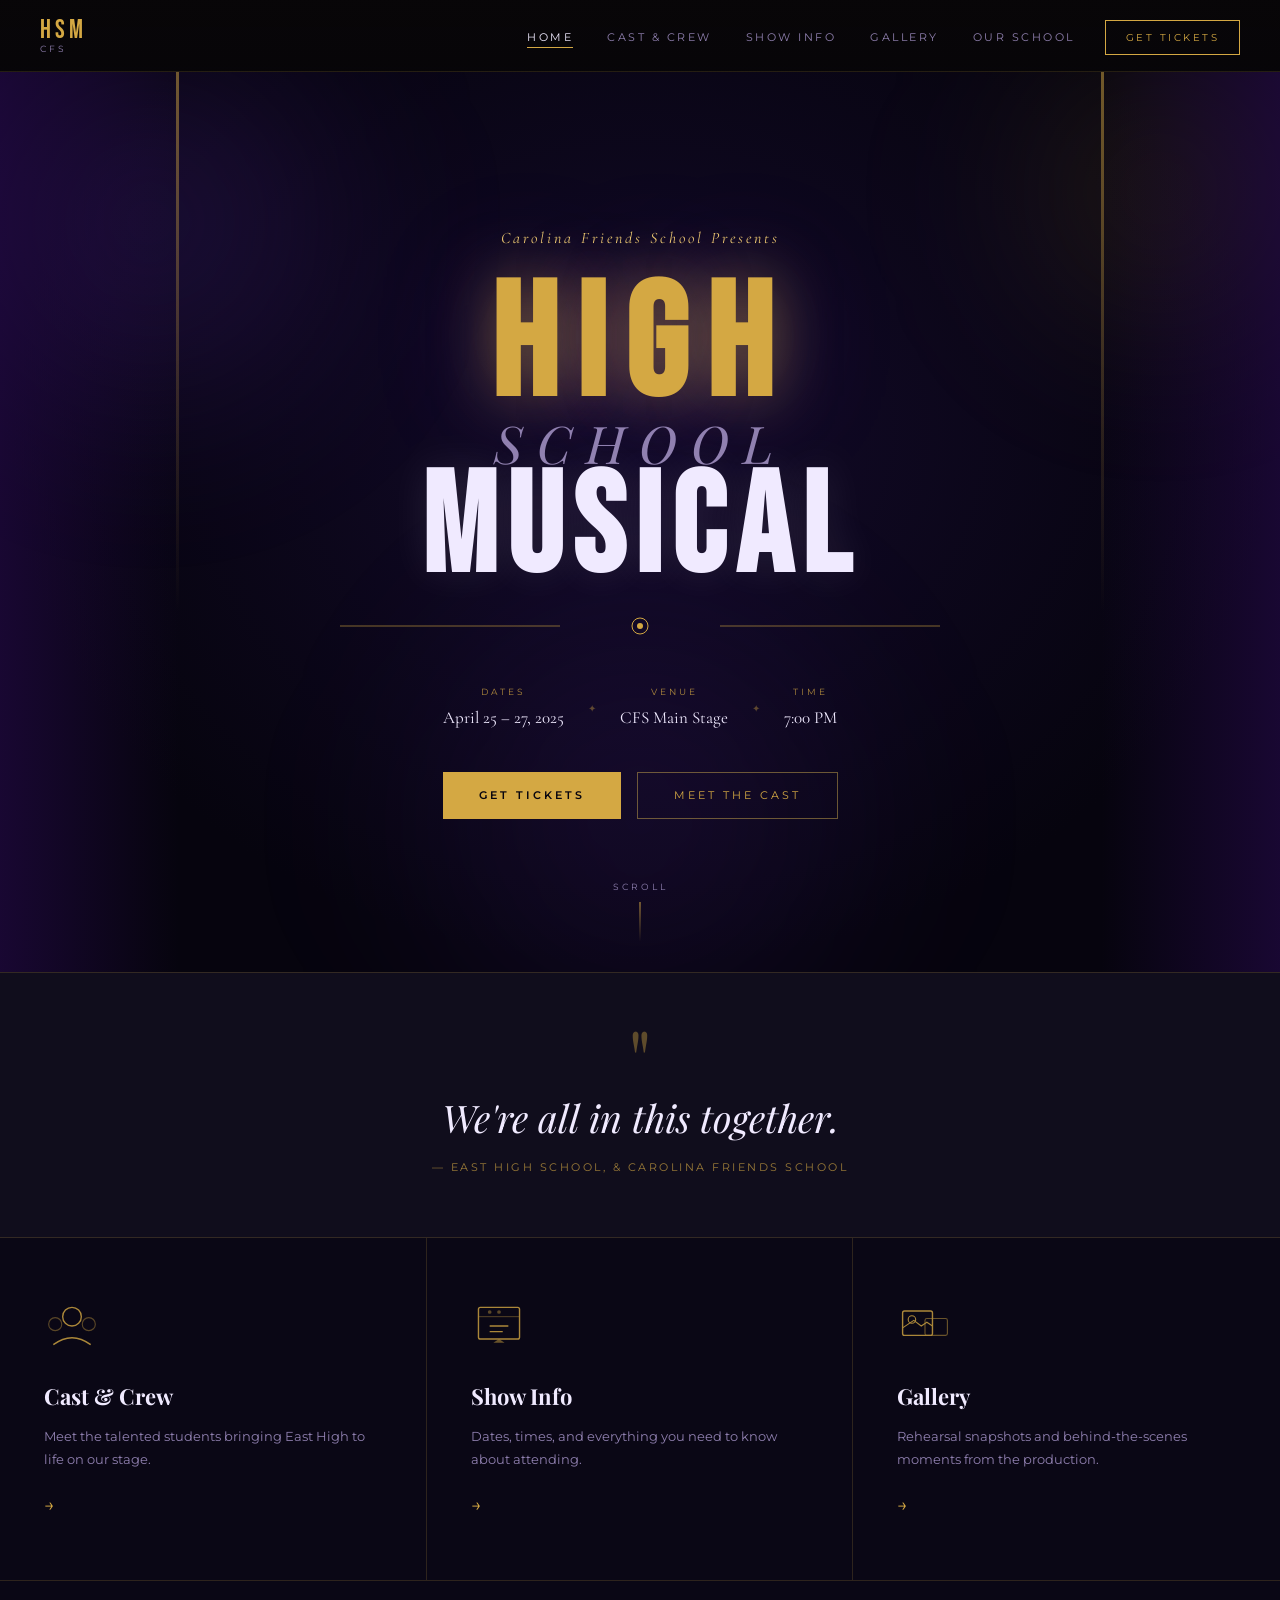
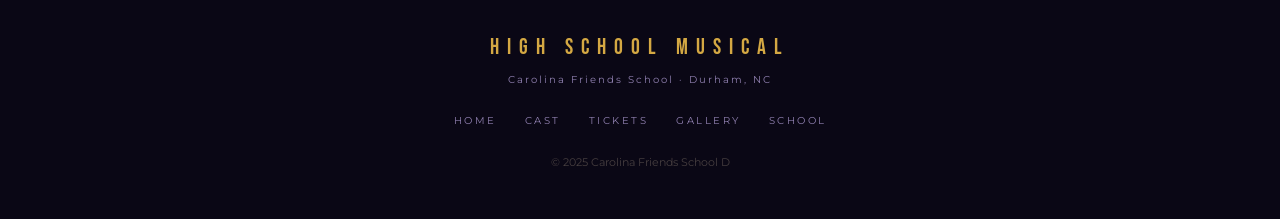
==== index.html @ 2347e184 "Add JavaScript functionality for SPA navigation, star animations, ticket form handling, and toast no" ====
<!DOCTYPE html>
<html lang="en">
<head>
  <meta charset="UTF-8" />
  <meta name="viewport" content="width=device-width, initial-scale=1.0" />
  <title>High School Musical — Carolina Friends School</title>
  <link rel="stylesheet" href="styles.css" />
  <link href="https://fonts.googleapis.com/css2?family=Playfair+Display:ital,wght@0,400;0,700;0,900;1,400;1,700&family=Cormorant+Garamond:ital,wght@0,300;0,400;0,600;1,300;1,400&family=Bebas+Neue&family=Montserrat:wght@300;400;500;600&display=swap" rel="stylesheet" />
</head>
<body>

  <!-- NAV -->
  <nav class="nav" id="nav">
    <div class="nav-logo">
      <span class="nav-logo-main">HSM</span>
      <span class="nav-logo-sub">CFS</span>
    </div>
    <button class="nav-hamburger" id="hamburger" aria-label="Menu">
      <span></span><span></span><span></span>
    </button>
    <ul class="nav-links" id="navLinks">
      <li><a href="#home" class="nav-link active" data-page="home">Home</a></li>
      <li><a href="#cast" class="nav-link" data-page="cast">Cast & Crew</a></li>
      <li><a href="#show" class="nav-link" data-page="show">Show Info</a></li>
      <li><a href="#gallery" class="nav-link" data-page="gallery">Gallery</a></li>
      <li><a href="#school" class="nav-link" data-page="school">Our School</a></li>
      <li><a href="#show" class="nav-cta">Get Tickets</a></li>
    </ul>
  </nav>

  <!-- ========== PAGE: HOME ========== -->
  <section class="page active" id="home">
    <div class="hero">
      <div class="hero-bg">
        <div class="spotlight spotlight-1"></div>
        <div class="spotlight spotlight-2"></div>
        <div class="spotlight spotlight-3"></div>
        <div class="stars" id="stars"></div>
        <div class="curtain curtain-left"></div>
        <div class="curtain curtain-right"></div>
      </div>

      <div class="hero-content">
        <p class="hero-presents">Carolina Friends School Presents</p>
        <div class="hero-title-wrap">
          <h1 class="hero-title">
            <span class="hero-title-high">HIGH</span>
            <span class="hero-title-school">SCHOOL</span>
            <span class="hero-title-musical">MUSICAL</span>
          </h1>
          <div class="hero-title-deco">
            <svg viewBox="0 0 600 30" xmlns="http://www.w3.org/2000/svg">
              <line x1="0" y1="15" x2="220" y2="15" stroke="#d4a843" stroke-width="1" opacity="0.6"/>
              <circle cx="300" cy="15" r="8" fill="none" stroke="#d4a843" stroke-width="1"/>
              <circle cx="300" cy="15" r="3" fill="#d4a843"/>
              <line x1="380" y1="15" x2="600" y2="15" stroke="#d4a843" stroke-width="1" opacity="0.6"/>
            </svg>
          </div>
        </div>

        <div class="hero-details">
          <div class="hero-detail">
            <span class="detail-label">Dates</span>
            <span class="detail-value">April 25 – 27, 2025</span>
          </div>
          <div class="hero-divider">✦</div>
          <div class="hero-detail">
            <span class="detail-label">Venue</span>
            <span class="detail-value">CFS Main Stage</span>
          </div>
          <div class="hero-divider">✦</div>
          <div class="hero-detail">
            <span class="detail-label">Time</span>
            <span class="detail-value">7:00 PM</span>
          </div>
        </div>

        <div class="hero-actions">
          <a href="#show" class="btn-primary" onclick="navigate('show')">Get Tickets</a>
          <a href="#cast" class="btn-secondary" onclick="navigate('cast')">Meet the Cast</a>
        </div>
      </div>

      <div class="hero-scroll">
        <span>Scroll</span>
        <div class="scroll-line"></div>
      </div>
    </div>

    <!-- Quote / Tagline -->
    <div class="home-quote">
      <div class="home-quote-inner">
        <p class="quote-mark">"</p>
        <p class="quote-text">We're all in this together.</p>
        <p class="quote-attr">— East High School, & Carolina Friends School</p>
      </div>
    </div>

    <!-- Feature tiles -->
    <div class="home-features">
      <div class="feature-tile" onclick="navigate('cast')">
        <div class="tile-icon">
          <svg viewBox="0 0 60 60" xmlns="http://www.w3.org/2000/svg">
            <circle cx="30" cy="20" r="10" fill="none" stroke="currentColor" stroke-width="1.5"/>
            <path d="M10 50 Q30 35 50 50" fill="none" stroke="currentColor" stroke-width="1.5"/>
            <circle cx="12" cy="28" r="7" fill="none" stroke="currentColor" stroke-width="1.2" opacity="0.5"/>
            <circle cx="48" cy="28" r="7" fill="none" stroke="currentColor" stroke-width="1.2" opacity="0.5"/>
          </svg>
        </div>
        <h3>Cast & Crew</h3>
        <p>Meet the talented students bringing East High to life on our stage.</p>
        <span class="tile-arrow">→</span>
      </div>
      <div class="feature-tile" onclick="navigate('show')">
        <div class="tile-icon">
          <svg viewBox="0 0 60 60" xmlns="http://www.w3.org/2000/svg">
            <rect x="8" y="10" width="44" height="34" rx="2" fill="none" stroke="currentColor" stroke-width="1.5"/>
            <path d="M8 20 L52 20" stroke="currentColor" stroke-width="1" opacity="0.5"/>
            <circle cx="20" cy="15" r="2" fill="currentColor" opacity="0.5"/>
            <circle cx="30" cy="15" r="2" fill="currentColor" opacity="0.5"/>
            <path d="M20 30 L40 30 M20 36 L34 36" stroke="currentColor" stroke-width="1.5"/>
            <path d="M24 48 L36 48 L30 44 Z" fill="currentColor" opacity="0.6"/>
          </svg>
        </div>
        <h3>Show Info</h3>
        <p>Dates, times, and everything you need to know about attending.</p>
        <span class="tile-arrow">→</span>
      </div>
      <div class="feature-tile" onclick="navigate('gallery')">
        <div class="tile-icon">
          <svg viewBox="0 0 60 60" xmlns="http://www.w3.org/2000/svg">
            <rect x="6" y="14" width="32" height="26" rx="2" fill="none" stroke="currentColor" stroke-width="1.5"/>
            <circle cx="16" cy="23" r="4" fill="none" stroke="currentColor" stroke-width="1.2"/>
            <path d="M6 32 L18 24 L26 30 L32 26 L38 30" fill="none" stroke="currentColor" stroke-width="1.2"/>
            <rect x="30" y="22" width="24" height="18" rx="2" fill="none" stroke="currentColor" stroke-width="1.2" opacity="0.6"/>
          </svg>
        </div>
        <h3>Gallery</h3>
        <p>Rehearsal snapshots and behind-the-scenes moments from the production.</p>
        <span class="tile-arrow">→</span>
      </div>
    </div>
  </section>

  <!-- ========== PAGE: CAST & CREW ========== -->
  <section class="page" id="cast">
    <div class="page-hero cast-hero">
      <div class="page-hero-bg"></div>
      <div class="page-hero-content">
        <p class="page-eyebrow">The Players</p>
        <h2 class="page-title">Cast & Crew</h2>
        <div class="page-title-deco"></div>
      </div>
    </div>

    <div class="cast-section">
      <h3 class="section-label">Principal Cast</h3>
      <div class="cast-grid">
        <div class="cast-card">
          <div class="cast-avatar" style="--hue:220">
            <svg viewBox="0 0 80 80" xmlns="http://www.w3.org/2000/svg">
              <circle cx="40" cy="28" r="16" fill="rgba(255,255,255,0.15)"/>
              <path d="M12 72 Q40 52 68 72" fill="rgba(255,255,255,0.12)"/>
              <text x="40" y="34" text-anchor="middle" fill="rgba(255,255,255,0.9)" font-size="18" font-family="Playfair Display">T</text>
            </svg>
          </div>
          <div class="cast-info">
            <h4 class="cast-name">Troy Bolton</h4>
            <p class="cast-actor">Played by Alex Rivera</p>
            <p class="cast-desc">The star athlete with a secret passion for singing who discovers his true calling.</p>
          </div>
          <div class="cast-role-tag">Lead</div>
        </div>

        <div class="cast-card">
          <div class="cast-avatar" style="--hue:340">
            <svg viewBox="0 0 80 80" xmlns="http://www.w3.org/2000/svg">
              <circle cx="40" cy="28" r="16" fill="rgba(255,255,255,0.15)"/>
              <path d="M12 72 Q40 52 68 72" fill="rgba(255,255,255,0.12)"/>
              <text x="40" y="34" text-anchor="middle" fill="rgba(255,255,255,0.9)" font-size="18" font-family="Playfair Display">G</text>
            </svg>
          </div>
          <div class="cast-info">
            <h4 class="cast-name">Gabriella Montez</h4>
            <p class="cast-actor">Played by Sofia Chen</p>
            <p class="cast-desc">The brilliant new girl whose voice and heart captivate an entire school.</p>
          </div>
          <div class="cast-role-tag">Lead</div>
        </div>

        <div class="cast-card">
          <div class="cast-avatar" style="--hue:45">
            <svg viewBox="0 0 80 80" xmlns="http://www.w3.org/2000/svg">
              <circle cx="40" cy="28" r="16" fill="rgba(255,255,255,0.15)"/>
              <path d="M12 72 Q40 52 68 72" fill="rgba(255,255,255,0.12)"/>
              <text x="40" y="34" text-anchor="middle" fill="rgba(255,255,255,0.9)" font-size="18" font-family="Playfair Display">S</text>
            </svg>
          </div>
          <div class="cast-info">
            <h4 class="cast-name">Sharpay Evans</h4>
            <p class="cast-actor">Played by Sasha Marks</p>
            <p class="cast-desc">The drama queen who will stop at nothing to claim the spotlight as her own.</p>
          </div>
          <div class="cast-role-tag">Supporting</div>
        </div>

        <div class="cast-card">
          <div class="cast-avatar" style="--hue:160">
            <svg viewBox="0 0 80 80" xmlns="http://www.w3.org/2000/svg">
              <circle cx="40" cy="28" r="16" fill="rgba(255,255,255,0.15)"/>
              <path d="M12 72 Q40 52 68 72" fill="rgba(255,255,255,0.12)"/>
              <text x="40" y="34" text-anchor="middle" fill="rgba(255,255,255,0.9)" font-size="18" font-family="Playfair Display">R</text>
            </svg>
          </div>
          <div class="cast-info">
            <h4 class="cast-name">Ryan Evans</h4>
            <p class="cast-actor">Played by Kalindi Hess</p>
            <p class="cast-desc">Sharpay's twin and choreographer extraordinaire with hidden depths.</p>
          </div>
          <div class="cast-role-tag">Supporting</div>
        </div>

        <div class="cast-card">
          <div class="cast-avatar" style="--hue:280">
            <svg viewBox="0 0 80 80" xmlns="http://www.w3.org/2000/svg">
              <circle cx="40" cy="28" r="16" fill="rgba(255,255,255,0.15)"/>
              <path d="M12 72 Q40 52 68 72" fill="rgba(255,255,255,0.12)"/>
              <text x="40" y="34" text-anchor="middle" fill="rgba(255,255,255,0.9)" font-size="18" font-family="Playfair Display">Z</text>
            </svg>
          </div>
          <div class="cast-info">
            <h4 class="cast-name">Zeke Baylor</h4>
            <p class="cast-actor">Played by Alula</p>
            <p class="cast-desc">Troy's best friend on the team whose passion for baking surprises everyone.</p>
          </div>
          <div class="cast-role-tag">Ensemble</div>
        </div>

        <div class="cast-card">
          <div class="cast-avatar" style="--hue:10">
            <svg viewBox="0 0 80 80" xmlns="http://www.w3.org/2000/svg">
              <circle cx="40" cy="28" r="16" fill="rgba(255,255,255,0.15)"/>
              <path d="M12 72 Q40 52 68 72" fill="rgba(255,255,255,0.12)"/>
              <text x="40" y="34" text-anchor="middle" fill="rgba(255,255,255,0.9)" font-size="18" font-family="Playfair Display">T</text>
            </svg>
          </div>
          <div class="cast-info">
            <h4 class="cast-name">Taylor McKessie</h4>
            <p class="cast-actor">Played by Celia</p>
            <p class="cast-desc">The academic team captain who warms up to the idea of breaking the status quo.</p>
          </div>
          <div class="cast-role-tag">Supporting</div>
        </div>
      </div>
    </div>

    <div class="crew-section">
      <h3 class="section-label">Production Team</h3>
      <div class="crew-grid">
        <div class="crew-item">
          <span class="crew-role">Director</span>
          <span class="crew-name">Brittni Addison</span>
        </div>
        <div class="crew-item">
          <span class="crew-role">Musical Director</span>
          <span class="crew-name">Carter Hodge</span>
        </div>
        <div class="crew-item">
          <span class="crew-role">Choreographer</span>
          <span class="crew-name">Teagan & Katie</span>
        </div>
        <div class="crew-item">
          <span class="crew-role">Stage Manager</span>
          <span class="crew-name">Clayton Rasch</span>
        </div>
        <div class="crew-item">
          <span class="crew-role">Set Design</span>
          <span class="crew-name">CFS Stagecraft Class</span>
        </div>
        <div class="crew-item">
          <span class="crew-role">Costumes</span>
          <span class="crew-name">Gillian</span>
        </div>
        <div class="crew-item">
          <span class="crew-role">Lighting</span>
          <span class="crew-name">Kaitlin Rider</span>
        </div>
        <div class="crew-item">
          <span class="crew-role">Sound</span>
          <span class="crew-name">Joss</span>
        </div>
      </div>
    </div>
  </section>

  <!-- ========== PAGE: SHOW INFO ========== -->
  <section class="page" id="show">
    <div class="page-hero show-hero">
      <div class="page-hero-bg"></div>
      <div class="page-hero-content">
        <p class="page-eyebrow">Join Us</p>
        <h2 class="page-title">Show Info & Tickets</h2>
        <div class="page-title-deco"></div>
      </div>
    </div>

    <div class="show-content">
      <div class="show-left">
        <div class="show-dates-card">
          <h3>Performance Dates</h3>
          <div class="date-list">
            <div class="date-item">
              <div class="date-box">
                <span class="date-month">APR</span>
                <span class="date-num">17</span>
                <span class="date-day">Friday</span>
              </div>
              <div class="date-details">
                <p class="date-time">7:00 PM</p>
                <p class="date-note">Opening Night ✦ Limited seats</p>
              </div>
            </div>
            <div class="date-item">
              <div class="date-box">
                <span class="date-month">APR</span>
                <span class="date-num">18</span>
                <span class="date-day">Saturday</span>
              </div>
              <div class="date-details">
                <p class="date-time">2:00 PM & 7:00 PM</p>
                <p class="date-note">Matinée + Closing</p>
              </div>
            </div>
          </div>
        </div>

        <div class="venue-card">
          <h3>Venue</h3>
          <div class="venue-info">
            <div class="venue-icon">
              <svg viewBox="0 0 40 40" xmlns="http://www.w3.org/2000/svg">
                <path d="M20 4 C13 4 8 9 8 16 C8 26 20 36 20 36 C20 36 32 26 32 16 C32 9 27 4 20 4Z" fill="none" stroke="#7c3aed" stroke-width="1.5"/>
                <circle cx="20" cy="16" r="4" fill="none" stroke="#7c3aed" stroke-width="1.5"/>
              </svg>
            </div>
            <div>
              <p class="venue-name">CFS PAC</p>
              <p class="venue-addr">4809 Friends School Rd<br/>Durham, NC 27705</p>
            </div>
          </div>
          <div class="venue-notes">
            <p>🅿️ Plenty of parking in the main lot</p>
            <p>♿ Fully accessible venue</p>
            <p>🚫 No flash photography during performance</p>
          </div>
        </div>
      </div>

                </select>
              </div>
            </div>
            <button class="btn-ticket">RSVP</button>
            <p class="ticket-note">Questions? Email us at <a href="/cdn-cgi/l/email-protection" class="__cf_email__" data-cfemail="365244575b5776555045585518594451">[email&#160;protected]</a></p>
          </div>
          <div class="ticket-tear"></div>
        </div>
      </div>
    </div>
  </section>

  <!-- ========== PAGE: GALLERY ========== -->
  <section class="page" id="gallery">
    <div class="page-hero gallery-hero">
      <div class="page-hero-bg"></div>
      <div class="page-hero-content">
        <p class="page-eyebrow">Behind the Curtain</p>
        <h2 class="page-title">Gallery</h2>
        <div class="page-title-deco"></div>
      </div>
    </div>

    <div class="gallery-intro">
      <p>A glimpse into the weeks of rehearsals, set-building, and laughter that brought East High to Carolina Friends School.</p>
    </div>

    <div class="gallery-grid">
      <div class="gallery-item tall" style="--accent:#d4a843">
        <div class="gallery-img">
          <svg viewBox="0 0 400 560" xmlns="http://www.w3.org/2000/svg">
            <rect width="400" height="560" fill="#08041a"/>
            <circle cx="200" cy="180" r="120" fill="rgba(124,58,237,0.08)"/>
            <ellipse cx="200" cy="420" rx="160" ry="40" fill="rgba(212,168,67,0.05)"/>
            <path d="M60 0 L40 80 L80 80 Z" fill="rgba(212,168,67,0.3)"/>
            <path d="M340 0 L320 80 L360 80 Z" fill="rgba(212,168,67,0.3)"/>
            <circle cx="160" cy="280" r="20" fill="rgba(255,255,255,0.15)"/>
            <path d="M140 300 Q160 380 180 400" fill="none" stroke="rgba(255,255,255,0.15)" stroke-width="30" stroke-linecap="round"/>
            <circle cx="240" cy="280" r="20" fill="rgba(255,255,255,0.15)"/>
            <path d="M220 300 Q240 380 260 400" fill="none" stroke="rgba(255,255,255,0.15)" stroke-width="30" stroke-linecap="round"/>
            <text x="120" y="240" fill="rgba(212,168,67,0.7)" font-size="28">♪</text>
            <text x="260" y="220" fill="rgba(124,58,237,0.6)" font-size="20">♫</text>
          </svg>
        </div>
        <div class="gallery-caption">Opening Night Rehearsal</div>
      </div>

      <div class="gallery-item" style="--accent:#7c3aed">
        <div class="gallery-img">
          <svg viewBox="0 0 400 280" xmlns="http://www.w3.org/2000/svg">
            <rect width="400" height="280" fill="#0a0418"/>
            <rect x="0" y="200" width="400" height="80" fill="rgba(124,58,237,0.1)"/>
            <line x1="0" y1="200" x2="400" y2="200" stroke="rgba(124,58,237,0.4)" stroke-width="1"/>
            <line x1="0" y1="220" x2="400" y2="220" stroke="rgba(124,58,237,0.2)" stroke-width="1"/>
            <rect x="50" y="50" width="300" height="140" rx="4" fill="rgba(124,58,237,0.07)" stroke="rgba(124,58,237,0.3)" stroke-width="1"/>
            <text x="200" y="130" text-anchor="middle" fill="rgba(212,168,67,0.7)" font-size="40" font-family="Bebas Neue">EAST HIGH</text>
            <text x="200" y="155" text-anchor="middle" fill="rgba(124,58,237,0.5)" font-size="14">WILDCATS</text>
          </svg>
        </div>
        <div class="gallery-caption">Set Construction — East High Gym</div>
      </div>

      <div class="gallery-item" style="--accent:#a855f7">
        <div class="gallery-img">
          <svg viewBox="0 0 400 280" xmlns="http://www.w3.org/2000/svg">
            <rect width="400" height="280" fill="#0c0418"/>
            <line x1="60" y1="80" x2="340" y2="80" stroke="rgba(168,85,247,0.4)" stroke-width="3"/>
            <g opacity="0.7">
              <path d="M100 80 L100 160 Q90 190 80 200 L120 200 Q110 190 100 160" fill="rgba(168,85,247,0.3)" stroke="rgba(168,85,247,0.5)" stroke-width="1"/>
              <path d="M160 80 L160 160 Q145 195 130 210 L190 210 Q175 195 160 160" fill="rgba(212,168,67,0.3)" stroke="rgba(212,168,67,0.5)" stroke-width="1"/>
              <path d="M220 80 L220 160 Q205 195 190 210 L250 210 Q235 195 220 160" fill="rgba(124,58,237,0.3)" stroke="rgba(124,58,237,0.5)" stroke-width="1"/>
              <path d="M280 80 L280 160 Q265 190 255 200 L305 200 Q295 190 280 160" fill="rgba(168,85,247,0.2)" stroke="rgba(168,85,247,0.4)" stroke-width="1"/>
            </g>
            <text x="200" y="250" text-anchor="middle" fill="rgba(168,85,247,0.5)" font-size="12" font-family="Montserrat">WARDROBE DEPT.</text>
          </svg>
        </div>
        <div class="gallery-caption">Costume Fitting Day</div>
      </div>

      <div class="gallery-item wide" style="--accent:#d4a843">
        <div class="gallery-img">
          <svg viewBox="0 0 760 280" xmlns="http://www.w3.org/2000/svg">
            <rect width="760" height="280" fill="#06040e"/>
            <rect x="0" y="180" width="760" height="100" fill="rgba(212,168,67,0.04)"/>
            <path d="M100 0 L20 180 L180 180 Z" fill="rgba(124,58,237,0.08)"/>
            <path d="M380 0 L300 180 L460 180 Z" fill="rgba(212,168,67,0.08)"/>
            <path d="M660 0 L580 180 L740 180 Z" fill="rgba(124,58,237,0.06)"/>
            <g fill="rgba(255,255,255,0.12)">
              <circle cx="160" cy="148" r="12"/><rect x="152" y="160" width="16" height="20" rx="2"/>
              <circle cx="220" cy="145" r="12"/><rect x="212" y="157" width="16" height="20" rx="2"/>
              <circle cx="300" cy="150" r="14"/><rect x="290" y="164" width="20" height="22" rx="2"/>
              <circle cx="380" cy="142" r="14"/><rect x="370" y="156" width="20" height="22" rx="2"/>
              <circle cx="460" cy="148" r="12"/><rect x="452" y="160" width="16" height="20" rx="2"/>
              <circle cx="540" cy="145" r="12"/><rect x="532" y="157" width="16" height="20" rx="2"/>
              <circle cx="600" cy="150" r="12"/><rect x="592" y="162" width="16" height="20" rx="2"/>
            </g>
            <text x="380" y="260" text-anchor="middle" fill="rgba(212,168,67,0.35)" font-size="11" font-family="Montserrat" letter-spacing="3">FULL ENSEMBLE — WE'RE ALL IN THIS TOGETHER</text>
          </svg>
        </div>
        <div class="gallery-caption">Full Ensemble — "We're All In This Together"</div>
      </div>

      <div class="gallery-item" style="--accent:#7c3aed">
        <div class="gallery-img">
          <svg viewBox="0 0 400 280" xmlns="http://www.w3.org/2000/svg">
            <rect width="400" height="280" fill="#05020f"/>
            <rect x="60" y="160" width="280" height="80" rx="4" fill="rgba(124,58,237,0.1)" stroke="rgba(124,58,237,0.3)" stroke-width="1"/>
            <g fill="rgba(255,255,255,0.6)">
              <rect x="70" y="165" width="18" height="50" rx="2"/>
              <rect x="92" y="165" width="18" height="50" rx="2"/>
              <rect x="114" y="165" width="18" height="50" rx="2"/>
              <rect x="136" y="165" width="18" height="50" rx="2"/>
              <rect x="158" y="165" width="18" height="50" rx="2"/>
              <rect x="180" y="165" width="18" height="50" rx="2"/>
              <rect x="202" y="165" width="18" height="50" rx="2"/>
              <rect x="224" y="165" width="18" height="50" rx="2"/>
              <rect x="246" y="165" width="18" height="50" rx="2"/>
              <rect x="268" y="165" width="18" height="50" rx="2"/>
              <rect x="290" y="165" width="18" height="50" rx="2"/>
              <rect x="312" y="165" width="18" height="50" rx="2"/>
            </g>
            <g fill="rgba(0,0,0,0.8)">
              <rect x="83" y="165" width="12" height="32" rx="1"/>
              <rect x="127" y="165" width="12" height="32" rx="1"/>
              <rect x="193" y="165" width="12" height="32" rx="1"/>
              <rect x="215" y="165" width="12" height="32" rx="1"/>
              <rect x="237" y="165" width="12" height="32" rx="1"/>
            </g>
            <g stroke="rgba(212,168,67,0.35)" stroke-width="1">
              <line x1="80" y1="80" x2="320" y2="80"/>
              <line x1="80" y1="95" x2="320" y2="95"/>
              <line x1="80" y1="110" x2="320" y2="110"/>
              <line x1="80" y1="125" x2="320" y2="125"/>
              <line x1="80" y1="140" x2="320" y2="140"/>
            </g>
            <text x="100" y="77" fill="rgba(212,168,67,0.7)" font-size="22">𝄞</text>
            <g fill="rgba(124,58,237,0.6)">
              <circle cx="150" cy="107" r="5"/>
              <circle cx="175" cy="95" r="5"/>
              <circle cx="200" cy="110" r="5"/>
              <circle cx="225" cy="95" r="5"/>
              <circle cx="250" cy="80" r="5"/>
              <circle cx="275" cy="107" r="5"/>
            </g>
          </svg>
        </div>
        <div class="gallery-caption">Musical Direction — Band Rehearsal</div>
      </div>

      <div class="gallery-item" style="--accent:#d4a843">
        <div class="gallery-img">
          <svg viewBox="0 0 400 280" xmlns="http://www.w3.org/2000/svg">
            <rect width="400" height="280" fill="#080415"/>
            <path d="M200 0 L120 280 L280 280 Z" fill="rgba(212,168,67,0.06)"/>
            <circle cx="200" cy="120" r="60" fill="rgba(124,58,237,0.07)"/>
            <circle cx="200" cy="110" r="18" fill="rgba(255,255,255,0.18)"/>
            <path d="M178 128 Q200 200 222 128" fill="rgba(255,255,255,0.15)" stroke="rgba(255,255,255,0.15)" stroke-width="28" stroke-linecap="round"/>
            <rect x="196" y="145" width="8" height="30" rx="2" fill="rgba(212,168,67,0.6)"/>
            <ellipse cx="200" cy="145" rx="7" ry="10" fill="rgba(212,168,67,0.5)"/>
            <text x="80" y="60" fill="rgba(212,168,67,0.4)" font-size="16">✦</text>
            <text x="300" y="80" fill="rgba(124,58,237,0.4)" font-size="12">✦</text>
            <text x="140" y="200" fill="rgba(212,168,67,0.2)" font-size="20">✦</text>
          </svg>
        </div>
        <div class="gallery-caption">Solo Spotlight — "Start of Something New"</div>
      </div>
    </div>
  </section>

  <!-- ========== PAGE: SCHOOL ========== -->
  <section class="page" id="school">
    <div class="page-hero school-hero">
      <div class="page-hero-bg"></div>
      <div class="page-hero-content">
        <p class="page-eyebrow">Our Community</p>
        <h2 class="page-title">Carolina Friends School</h2>
        <div class="page-title-deco"></div>
      </div>
    </div>

    <div class="school-content">
      <div class="school-intro">
        <div class="school-intro-text">
          <h3>Where Every Voice Matters</h3>
          <p>Carolina Friends School is a Quaker independent school in Durham, NC, serving students from preschool through 12th grade. Grounded in the values of integrity, community, equality, and peace, CFS nurtures curious minds and generous spirits.</p>
          <p>Our arts program is central to our mission — giving every student a stage, a voice, and a community that cheers them on. The annual musical production is a beloved tradition that unites the entire CFS family.</p>
        </div>
        <div class="school-emblem">
          <svg viewBox="0 0 200 200" xmlns="http://www.w3.org/2000/svg">
            <!-- Shield shape -->
            <path d="M100 20 L170 50 L170 120 Q170 170 100 185 Q30 170 30 120 L30 50 Z" fill="none" stroke="#d4a843" stroke-width="1.5" opacity="0.6"/>
            <!-- Inner shield -->
            <path d="M100 35 L155 60 L155 115 Q155 155 100 168 Q45 155 45 115 L45 60 Z" fill="none" stroke="#7c3aed" stroke-width="0.8" opacity="0.5"/>
            <!-- Star in center -->
            <text x="100" y="115" text-anchor="middle" fill="#d4a843" font-size="40" opacity="0.7">✦</text>
            <!-- CFS text -->
            <text x="100" y="80" text-anchor="middle" fill="#d4a843" font-size="22" font-family="Bebas Neue" letter-spacing="4" opacity="0.9">CFS</text>
            <text x="100" y="148" text-anchor="middle" fill="#7c3aed" font-size="8" font-family="Montserrat" letter-spacing="3" opacity="0.8">EST. 1962</text>
          </svg>
        </div>
      </div>

      <div class="school-values">
        <h3 class="section-label">Our Values</h3>
        <div class="values-grid">
          <div class="value-card">
            <div class="value-icon">✦</div>
            <h4>Integrity</h4>
            <p>We act with honesty and hold ourselves to high standards in all we do — on stage and off.</p>
          </div>
          <div class="value-card">
            <div class="value-icon">◈</div>
            <h4>Community</h4>
            <p>Theater is the ultimate community art. Every role, from lead to crew, is essential.</p>
          </div>
          <div class="value-card">
            <div class="value-icon">⬡</div>
            <h4>Equality</h4>
            <p>Every student has a voice worth hearing. Our stage belongs to all.</p>
          </div>
          <div class="value-card">
            <div class="value-icon">○</div>
            <h4>Peace</h4>
            <p>We resolve conflict through creativity and compassion — the CFS way.</p>
          </div>
        </div>
      </div>

      <div class="school-facts">
        <div class="fact-item">
          <span class="fact-num">62+</span>
          <span class="fact-label">Years of Education</span>
        </div>
        <div class="fact-divider"></div>
        <div class="fact-item">
          <span class="fact-num">K–12</span>
          <span class="fact-label">Grades Served</span>
        </div>
        <div class="fact-divider"></div>
        <div class="fact-item">
          <span class="fact-num">Durham</span>
          <span class="fact-label">North Carolina</span>
        </div>
        <div class="fact-divider"></div>
        <div class="fact-item">
          <span class="fact-num">Quaker</span>
          <span class="fact-label">Tradition</span>
        </div>
      </div>
    </div>
  </section>

  <!-- FOOTER -->
  <footer class="footer">
    <div class="footer-inner">
      <div class="footer-logo">
        <span>HIGH SCHOOL MUSICAL</span>
        <span class="footer-sub">Carolina Friends School · Durham, NC</span>
      </div>
      <div class="footer-links">
        <a href="#home" onclick="navigate('home')">Home</a>
        <a href="#cast" onclick="navigate('cast')">Cast</a>
        <a href="#show" onclick="navigate('show')">Tickets</a>
        <a href="#gallery" onclick="navigate('gallery')">Gallery</a>
        <a href="#school" onclick="navigate('school')">School</a>
      </div>
      <p class="footer-copy">© 2025 Carolina Friends School D
---- styles.css ----
/* ================================================
   HIGH SCHOOL MUSICAL — CAROLINA FRIENDS SCHOOL
   Glamorous Playbill Aesthetic
================================================ */

@import url('https://fonts.googleapis.com/css2?family=Playfair+Display:ital,wght@0,400;0,700;0,900;1,400;1,700&family=Cormorant+Garamond:ital,wght@0,300;0,400;0,600;1,300;1,400&family=Bebas+Neue&family=Montserrat:wght@300;400;500;600&display=swap');

/* ---- Variables ---- */
:root {
  --gold: #d4a843;
  --gold-light: #f0cc70;
  --gold-dim: rgba(212, 168, 67, 0.18);
  --purple: #7c3aed;
  --purple-light: #a855f7;
  --purple-dim: rgba(124, 58, 237, 0.18);
  --black: #06040e;
  --deep: #0a0715;
  --surface: #100d1c;
  --surface2: #181428;
  --text: #f0eaff;
  --text-muted: #9080b0;
  --red: #c8274a;
  --radius: 4px;
  --ff-display: 'Playfair Display', Georgia, serif;
  --ff-italic: 'Cormorant Garamond', Georgia, serif;
  --ff-title: 'Bebas Neue', Impact, sans-serif;
  --ff-body: 'Montserrat', sans-serif;
  --nav-h: 72px;
  --transition: 0.45s cubic-bezier(0.4, 0, 0.2, 1);
}

/* ---- Reset ---- */
*, *::before, *::after { box-sizing: border-box; margin: 0; padding: 0; }
html { scroll-behavior: smooth; }
body {
  background: var(--black);
  color: var(--text);
  font-family: var(--ff-body);
  font-size: 15px;
  line-height: 1.7;
  overflow-x: hidden;
}
a { text-decoration: none; color: inherit; }
img { display: block; max-width: 100%; }
input, select, button { font-family: var(--ff-body); }

/* ============================================
   NAVIGATION
============================================ */
.nav {
  position: fixed;
  top: 0; left: 0; right: 0;
  z-index: 100;
  height: var(--nav-h);
  display: flex;
  align-items: center;
  justify-content: space-between;
  padding: 0 40px;
  background: linear-gradient(to bottom, rgba(8,6,8,0.98), rgba(8,6,8,0.85));
  backdrop-filter: blur(12px);
  border-bottom: 1px solid rgba(201,168,76,0.15);
  transition: background var(--transition);
}

.nav-logo {
  display: flex;
  flex-direction: column;
  line-height: 1;
}
.nav-logo-main {
  font-family: var(--ff-title);
  font-size: 26px;
  letter-spacing: 4px;
  color: var(--gold);
}
.nav-logo-sub {
  font-family: var(--ff-body);
  font-size: 9px;
  letter-spacing: 3px;
  color: var(--text-muted);
  text-transform: uppercase;
}

.nav-links {
  display: flex;
  list-style: none;
  align-items: center;
  gap: 6px;
}
.nav-link {
  font-size: 11px;
  letter-spacing: 2.5px;
  text-transform: uppercase;
  padding: 8px 14px;
  color: var(--text-muted);
  transition: color 0.2s;
  position: relative;
}
.nav-link::after {
  content: '';
  position: absolute;
  bottom: 4px; left: 14px; right: 14px;
  height: 1px;
  background: var(--gold);
  transform: scaleX(0);
  transition: transform 0.3s;
}
.nav-link:hover, .nav-link.active { color: var(--text); }
.nav-link:hover::after, .nav-link.active::after { transform: scaleX(1); }

.nav-cta {
  font-size: 10px;
  letter-spacing: 2.5px;
  text-transform: uppercase;
  padding: 10px 20px;
  border: 1px solid var(--gold);
  color: var(--gold);
  margin-left: 10px;
  transition: background 0.2s, color 0.2s;
}
.nav-cta:hover {
  background: var(--gold);
  color: var(--black);
}

.nav-hamburger {
  display: none;
  flex-direction: column;
  gap: 5px;
  background: none;
  border: none;
  cursor: pointer;
  padding: 4px;
}
.nav-hamburger span {
  display: block;
  width: 24px;
  height: 1px;
  background: var(--gold);
  transition: transform 0.3s;
}

/* ============================================
   PAGES (SPA routing)
============================================ */
.page {
  display: none;
  min-height: 100vh;
  padding-top: var(--nav-h);
}
.page.active { display: block; }

/* ============================================
   HOME — HERO
============================================ */
.hero {
  position: relative;
  min-height: 100vh;
  display: flex;
  align-items: center;
  justify-content: center;
  overflow: hidden;
}

.hero-bg {
  position: absolute;
  inset: 0;
  background: radial-gradient(ellipse at 50% 40%, #130a2a 0%, #06040e 70%);
}

/* Spotlights */
.spotlight {
  position: absolute;
  border-radius: 50%;
  filter: blur(80px);
  pointer-events: none;
}
.spotlight-1 {
  width: 500px; height: 500px;
  top: -100px; left: -100px;
  background: radial-gradient(circle, rgba(124,58,237,0.22) 0%, transparent 70%);
  animation: spotFloat 8s ease-in-out infinite;
}
.spotlight-2 {
  width: 400px; height: 400px;
  top: -80px; right: -80px;
  background: radial-gradient(circle, rgba(212,168,67,0.15) 0%, transparent 70%);
  animation: spotFloat 10s ease-in-out infinite reverse;
}
.spotlight-3 {
  width: 600px; height: 600px;
  bottom: -150px; left: 50%;
  transform: translateX(-50%);
  background: radial-gradient(circle, rgba(124,58,237,0.12) 0%, transparent 70%);
  animation: spotFloat 12s ease-in-out infinite 2s;
}
@keyframes spotFloat {
  0%, 100% { transform: translateY(0) scale(1); }
  50% { transform: translateY(-30px) scale(1.05); }
}

/* Stars */
.stars {
  position: absolute;
  inset: 0;
}

/* Theatre curtains */
.curtain {
  position: absolute;
  top: 0;
  width: 14%;
  height: 100%;
  pointer-events: none;
}
.curtain-left {
  left: 0;
  background: linear-gradient(to right, rgba(40,10,80,0.55), transparent);
}
.curtain-right {
  right: 0;
  background: linear-gradient(to left, rgba(40,10,80,0.55), transparent);
}
.curtain::before {
  content: '';
  position: absolute;
  top: 0;
  width: 3px;
  height: 100%;
  background: linear-gradient(to bottom, var(--gold), transparent 60%);
  opacity: 0.5;
}
.curtain-left::before { right: 0; }
.curtain-right::before { left: 0; }

/* Hero content */
.hero-content {
  position: relative;
  z-index: 2;
  text-align: center;
  padding: 40px 20px;
  max-width: 860px;
}

.hero-presents {
  font-family: var(--ff-italic);
  font-size: 16px;
  font-style: italic;
  color: var(--gold-light);
  letter-spacing: 3px;
  margin-bottom: 24px;
  opacity: 0;
  animation: fadeUp 1s forwards 0.3s;
}

.hero-title-wrap {
  margin-bottom: 36px;
  opacity: 0;
  animation: fadeUp 1s forwards 0.6s;
}

.hero-title {
  display: flex;
  flex-direction: column;
  align-items: center;
  gap: 0;
  line-height: 0.9;
}
.hero-title-high {
  font-family: var(--ff-title);
  font-size: clamp(80px, 14vw, 160px);
  letter-spacing: 18px;
  color: var(--gold);
  text-shadow: 0 0 60px rgba(212,168,67,0.5), 0 0 120px rgba(124,58,237,0.3);
}
.hero-title-school {
  font-family: var(--ff-display);
  font-size: clamp(28px, 5vw, 52px);
  font-weight: 400;
  font-style: italic;
  letter-spacing: 14px;
  color: var(--text-muted);
}
.hero-title-musical {
  font-family: var(--ff-title);
  font-size: clamp(70px, 12vw, 140px);
  letter-spacing: 10px;
  color: var(--text);
  text-shadow: 0 0 40px rgba(255,255,255,0.1);
}
.hero-title-deco {
  width: 600px;
  max-width: 100%;
  margin: 18px auto 0;
}
.hero-title-deco svg { width: 100%; }

.hero-details {
  display: flex;
  align-items: center;
  justify-content: center;
  gap: 24px;
  flex-wrap: wrap;
  margin-bottom: 40px;
  opacity: 0;
  animation: fadeUp 1s forwards 0.9s;
}
.hero-detail {
  display: flex;
  flex-direction: column;
  align-items: center;
  gap: 4px;
}
.detail-label {
  font-size: 9px;
  letter-spacing: 3px;
  text-transform: uppercase;
  color: var(--gold);
  opacity: 0.8;
}
.detail-value {
  font-family: var(--ff-italic);
  font-size: 17px;
  color: var(--text);
}
.hero-divider {
  color: var(--gold);
  opacity: 0.4;
  font-size: 10px;
}

.hero-actions {
  display: flex;
  gap: 16px;
  justify-content: center;
  flex-wrap: wrap;
  opacity: 0;
  animation: fadeUp 1s forwards 1.1s;
}

.btn-primary {
  display: inline-block;
  padding: 14px 36px;
  background: var(--gold);
  color: var(--black);
  font-size: 11px;
  letter-spacing: 3px;
  text-transform: uppercase;
  font-weight: 600;
  transition: background 0.2s, transform 0.2s;
}
.btn-primary:hover {
  background: var(--gold-light);
  transform: translateY(-2px);
}
.btn-secondary {
  display: inline-block;
  padding: 13px 36px;
  border: 1px solid rgba(201,168,76,0.5);
  color: var(--gold);
  font-size: 11px;
  letter-spacing: 3px;
  text-transform: uppercase;
  transition: border-color 0.2s, color 0.2s, transform 0.2s;
}
.btn-secondary:hover {
  border-color: var(--gold);
  color: var(--gold-light);
  transform: translateY(-2px);
}

.hero-scroll {
  position: absolute;
  bottom: 30px;
  left: 50%;
  transform: translateX(-50%);
  display: flex;
  flex-direction: column;
  align-items: center;
  gap: 8px;
  opacity: 0;
  animation: fadeIn 1s forwards 2s;
}
.hero-scroll span {
  font-size: 9px;
  letter-spacing: 3px;
  text-transform: uppercase;
  color: var(--text-muted);
}
.scroll-line {
  width: 1px;
  height: 40px;
  background: linear-gradient(to bottom, var(--gold), transparent);
  animation: scrollPulse 2s ease-in-out infinite;
}
@keyframes scrollPulse {
  0%, 100% { opacity: 0.4; }
  50% { opacity: 1; }
}

/* Home Quote */
.home-quote {
  background: var(--surface);
  border-top: 1px solid var(--gold-dim);
  border-bottom: 1px solid var(--gold-dim);
  padding: 60px 40px;
  text-align: center;
}
.home-quote-inner {
  max-width: 640px;
  margin: auto;
}
.quote-mark {
  font-family: var(--ff-display);
  font-size: 80px;
  line-height: 0.6;
  color: var(--gold);
  opacity: 0.4;
  margin-bottom: 12px;
}
.quote-text {
  font-family: var(--ff-display);
  font-size: clamp(24px, 4vw, 38px);
  font-style: italic;
  color: var(--text);
  line-height: 1.3;
  margin-bottom: 16px;
}
.quote-attr {
  font-size: 11px;
  letter-spacing: 2.5px;
  text-transform: uppercase;
  color: var(--gold);
  opacity: 0.7;
}

/* Home Feature Tiles */
.home-features {
  display: grid;
  grid-template-columns: repeat(3, 1fr);
  gap: 0;
  background: var(--deep);
}
.feature-tile {
  padding: 60px 44px;
  border-right: 1px solid var(--gold-dim);
  cursor: pointer;
  transition: background 0.3s;
  position: relative;
  overflow: hidden;
}
.feature-tile:last-child { border-right: none; }
.feature-tile::before {
  content: '';
  position: absolute;
  inset: 0;
  background: linear-gradient(135deg, rgba(201,168,76,0.04) 0%, transparent 60%);
  opacity: 0;
  transition: opacity 0.3s;
}
.feature-tile:hover { background: var(--surface); }
.feature-tile:hover::before { opacity: 1; }

.tile-icon {
  width: 56px;
  height: 56px;
  color: var(--gold);
  margin-bottom: 24px;
  opacity: 0.8;
}
.tile-icon svg { width: 100%; height: 100%; }
.feature-tile h3 {
  font-family: var(--ff-display);
  font-size: 22px;
  font-weight: 700;
  margin-bottom: 10px;
  color: var(--text);
}
.feature-tile p {
  color: var(--text-muted);
  font-size: 13px;
  line-height: 1.7;
  margin-bottom: 20px;
}
.tile-arrow {
  display: inline-block;
  color: var(--gold);
  font-size: 18px;
  transition: transform 0.2s;
}
.feature-tile:hover .tile-arrow { transform: translateX(6px); }

/* ============================================
   PAGE HERO (shared)
============================================ */
.page-hero {
  position: relative;
  height: 340px;
  display: flex;
  align-items: flex-end;
  justify-content: center;
  overflow: hidden;
}
.page-hero-bg {
  position: absolute;
  inset: 0;
  background: linear-gradient(to bottom, rgba(8,6,8,0.2), var(--black));
}
.cast-hero .page-hero-bg { background: radial-gradient(ellipse at center top, rgba(124,58,237,0.35) 0%, transparent 70%), linear-gradient(to bottom, transparent 40%, var(--black)); }
.show-hero .page-hero-bg { background: radial-gradient(ellipse at center top, rgba(212,168,67,0.25) 0%, transparent 70%), linear-gradient(to bottom, transparent 40%, var(--black)); }
.gallery-hero .page-hero-bg { background: radial-gradient(ellipse at center top, rgba(124,58,237,0.28) 0%, transparent 70%), linear-gradient(to bottom, transparent 40%, var(--black)); }
.school-hero .page-hero-bg { background: radial-gradient(ellipse at center top, rgba(212,168,67,0.20) 0%, transparent 70%), linear-gradient(to bottom, transparent 40%, var(--black)); }

.page-hero-content {
  position: relative;
  z-index: 2;
  text-align: center;
  padding: 0 20px 48px;
}
.page-eyebrow {
  font-size: 10px;
  letter-spacing: 4px;
  text-transform: uppercase;
  color: var(--gold);
  margin-bottom: 10px;
  font-family: var(--ff-body);
}
.page-title {
  font-family: var(--ff-display);
  font-size: clamp(36px, 6vw, 64px);
  font-weight: 900;
  color: var(--text);
  margin-bottom: 16px;
}
.page-title-deco {
  width: 40px;
  height: 1px;
  background: var(--gold);
  margin: 0 auto;
}

/* ============================================
   CAST PAGE
============================================ */
.cast-section { padding: 60px 60px 20px; max-width: 1200px; margin: auto; }
.section-label {
  font-size: 10px;
  letter-spacing: 4px;
  text-transform: uppercase;
  color: var(--gold);
  margin-bottom: 40px;
  display: flex;
  align-items: center;
  gap: 16px;
}
.section-label::after {
  content: '';
  flex: 1;
  height: 1px;
  background: var(--gold-dim);
}

.cast-grid {
  display: grid;
  grid-template-columns: repeat(auto-fill, minmax(340px, 1fr));
  gap: 2px;
  margin-bottom: 60px;
}
.cast-card {
  background: var(--surface);
  padding: 28px;
  display: flex;
  gap: 20px;
  align-items: flex-start;
  border: 1px solid var(--gold-dim);
  position: relative;
  transition: background 0.3s, border-color 0.3s;
  overflow: hidden;
}
.cast-card::before {
  content: '';
  position: absolute;
  top: 0; left: 0;
  width: 3px;
  height: 100%;
  background: linear-gradient(to bottom, var(--purple-light), var(--gold));
  opacity: 0;
  transition: opacity 0.3s;
}
.cast-card:hover { background: var(--surface2); border-color: rgba(201,168,76,0.3); }
.cast-card:hover::before { opacity: 1; }

.cast-avatar {
  width: 64px;
  height: 64px;
  flex-shrink: 0;
  border-radius: 50%;
  background: hsl(var(--hue), 40%, 20%);
  border: 1px solid hsl(var(--hue), 40%, 30%);
  overflow: hidden;
}
.cast-avatar svg { width: 100%; height: 100%; }

.cast-info { flex: 1; }
.cast-name {
  font-family: var(--ff-display);
  font-size: 17px;
  font-weight: 700;
  color: var(--text);
  margin-bottom: 2px;
}
.cast-actor {
  font-size: 11px;
  letter-spacing: 1.5px;
  color: var(--gold);
  margin-bottom: 8px;
  text-transform: uppercase;
}
.cast-desc { font-size: 12.5px; color: var(--text-muted); line-height: 1.6; }

.cast-role-tag {
  position: absolute;
  top: 16px; right: 16px;
  font-size: 9px;
  letter-spacing: 2px;
  text-transform: uppercase;
  padding: 4px 10px;
  border: 1px solid var(--gold-dim);
  color: var(--text-muted);
}

/* Crew Section */
.crew-section {
  padding: 0 60px 80px;
  max-width: 1200px;
  margin: auto;
}
.crew-grid {
  display: grid;
  grid-template-columns: repeat(auto-fill, minmax(260px, 1fr));
  gap: 1px;
  background: var(--gold-dim);
  border: 1px solid var(--gold-dim);
}
.crew-item {
  background: var(--surface);
  padding: 24px 28px;
  display: flex;
  flex-direction: column;
  gap: 4px;
  transition: background 0.2s;
}
.crew-item:hover { background: var(--surface2); }
.crew-role {
  font-size: 9px;
  letter-spacing: 3px;
  text-transform: uppercase;
  color: var(--gold);
}
.crew-name {
  font-family: var(--ff-display);
  font-size: 16px;
  color: var(--text);
}

/* ============================================
   SHOW INFO PAGE
============================================ */
.show-content {
  display: grid;
  grid-template-columns: 1fr 1fr;
  gap: 48px;
  max-width: 1100px;
  margin: 0 auto;
  padding: 60px 40px 80px;
}

/* Date card */
.show-dates-card, .venue-card {
  background: var(--surface);
  border: 1px solid var(--gold-dim);
  padding: 36px;
  margin-bottom: 24px;
}
.show-dates-card h3, .venue-card h3 {
  font-family: var(--ff-display);
  font-size: 20px;
  margin-bottom: 28px;
  padding-bottom: 16px;
  border-bottom: 1px solid var(--gold-dim);
  color: var(--text);
}

.date-list { display: flex; flex-direction: column; gap: 20px; }
.date-item {
  display: flex;
  align-items: center;
  gap: 20px;
}
.date-box {
  width: 72px;
  height: 72px;
  background: var(--deep);
  border: 1px solid var(--gold-dim);
  display: flex;
  flex-direction: column;
  align-items: center;
  justify-content: center;
  flex-shrink: 0;
}
.date-month {
  font-size: 9px;
  letter-spacing: 2px;
  text-transform: uppercase;
  color: var(--gold);
}
.date-num {
  font-family: var(--ff-title);
  font-size: 28px;
  color: var(--text);
  line-height: 1;
}
.date-day {
  font-size: 9px;
  color: var(--text-muted);
  letter-spacing: 1px;
}
.date-time {
  font-family: var(--ff-display);
  font-size: 16px;
  color: var(--text);
}
.date-note { font-size: 12px; color: var(--text-muted); margin-top: 2px; }

.venue-info {
  display: flex;
  gap: 16px;
  align-items: flex-start;
  margin-bottom: 20px;
}
.venue-icon { width: 40px; height: 40px; flex-shrink: 0; }
.venue-icon svg { width: 100%; height: 100%; }
.venue-name {
  font-family: var(--ff-display);
  font-size: 16px;
  color: var(--text);
  margin-bottom: 4px;
}
.venue-addr { font-size: 13px; color: var(--text-muted); line-height: 1.7; }
.venue-notes { display: flex; flex-direction: column; gap: 8px; }
.venue-notes p { font-size: 13px; color: var(--text-muted); }

/* Ticket card */
.ticket-card {
  background: var(--surface);
  border: 1px solid var(--gold-dim);
  position: relative;
  overflow: hidden;
}
.ticket-card::before {
  content: '';
  position: absolute;
  top: 0; left: 0; right: 0;
  height: 3px;
  background: linear-gradient(to right, var(--purple), var(--gold), var(--purple));
}
.ticket-header {
  padding: 36px 36px 24px;
  text-align: center;
  border-bottom: 1px dashed var(--gold-dim);
}
.ticket-logo { font-size: 36px; margin-bottom: 12px; }
.ticket-header h3 {
  font-family: var(--ff-display);
  font-size: 24px;
  color: var(--text);
  margin-bottom: 4px;
}
.ticket-header p { font-size: 12px; color: var(--text-muted); }

.ticket-prices {
  padding: 24px 36px;
  display: flex;
  flex-direction: column;
  gap: 12px;
  border-bottom: 1px dashed var(--gold-dim);
}
.price-row {
  display: flex;
  justify-content: space-between;
  align-items: center;
  padding: 8px 0;
  border-bottom: 1px solid rgba(255,255,255,0.04);
}
.price-row:last-child { border: none; }
.price-label { font-size: 13px; color: var(--text-muted); }
.price-amount {
  font-family: var(--ff-display);
  font-size: 22px;
  color: var(--text);
}
.price-row.highlight .price-amount { color: var(--gold); }

.ticket-form { padding: 28px 36px 0; }
.form-group {
  margin-bottom: 16px;
}
.form-group label {
  display: block;
  font-size: 9px;
  letter-spacing: 2.5px;
  text-transform: uppercase;
  color: var(--gold);
  margin-bottom: 6px;
}
.form-group input,
.form-group select {
  width: 100%;
  background: var(--deep);
  border: 1px solid var(--gold-dim);
  color: var(--text);
  padding: 11px 14px;
  font-size: 13px;
  outline: none;
  transition: border-color 0.2s;
  -webkit-appearance: none;
}
.form-group input:focus,
.form-group select:focus { border-color: var(--gold); }

.form-row { display: grid; grid-template-columns: 1fr 1fr; gap: 12px; }

.btn-ticket {
  width: 100%;
  padding: 14px;
  background: var(--gold);
  color: var(--black);
  border: none;
  font-size: 11px;
  letter-spacing: 3px;
  text-transform: uppercase;
  font-weight: 600;
  cursor: pointer;
  transition: background 0.2s;
  margin-top: 8px;
}
.btn-ticket:hover { background: var(--gold-light); }
.ticket-note { text-align: center; font-size: 11px; color: var(--text-muted); padding: 14px 0 28px; }

/* ============================================
   GALLERY PAGE
============================================ */
.gallery-intro {
  max-width: 640px;
  margin: 0 auto;
  padding: 48px 40px 40px;
  text-align: center;
  color: var(--text-muted);
  font-family: var(--ff-italic);
  font-size: 16px;
  font-style: italic;
}

.gallery-grid {
  display: grid;
  grid-template-columns: repeat(3, 1fr);
  grid-template-rows: auto;
  gap: 4px;
  padding: 0 40px 80px;
  max-width: 1200px;
  margin: auto;
}

.gallery-item {
  position: relative;
  overflow: hidden;
  background: var(--surface);
  cursor: pointer;
}
.gallery-item.tall { grid-row: span 2; }
.gallery-item.wide { grid-column: span 2; }

.gallery-img {
  width: 100%;
  height: 100%;
  min-height: 220px;
}
.gallery-img svg { width: 100%; height: 100%; display: block; }

.gallery-caption {
  position: absolute;
  bottom: 0; left: 0; right: 0;
  background: linear-gradient(to top, rgba(8,6,8,0.95), transparent);
  padding: 30px 20px 16px;
  font-size: 12px;
  letter-spacing: 1.5px;
  color: var(--text-muted);
  transform: translateY(4px);
  transition: transform 0.3s, color 0.3s;
}
.gallery-item:hover .gallery-caption {
  transform: translateY(0);
  color: var(--text);
}
.gallery-item::after {
  content: '';
  position: absolute;
  inset: 0;
  border: 2px solid transparent;
  transition: border-color 0.3s;
}
.gallery-item:hover::after {
  border-color: var(--accent, rgba(201,168,76,0.4));
}

/* ============================================
   SCHOOL PAGE
============================================ */
.school-content {
  max-width: 1100px;
  margin: 0 auto;
  padding: 60px 60px 80px;
}

.school-intro {
  display: grid;
  grid-template-columns: 1fr auto;
  gap: 60px;
  align-items: center;
  margin-bottom: 80px;
}
.school-intro-text h3 {
  font-family: var(--ff-display);
  font-size: clamp(26px, 3vw, 38px);
  font-weight: 700;
  margin-bottom: 20px;
  color: var(--text);
}
.school-intro-text p {
  font-size: 14px;
  color: var(--text-muted);
  margin-bottom: 14px;
  line-height: 1.8;
}
.school-emblem {
  width: 180px;
  flex-shrink: 0;
}
.school-emblem svg { width: 100%; height: auto; }

.school-values { margin-bottom: 70px; }
.values-grid {
  display: grid;
  grid-template-columns: repeat(4, 1fr);
  gap: 2px;
  background: var(--gold-dim);
  border: 1px solid var(--gold-dim);
}
.value-card {
  background: var(--surface);
  padding: 36px 28px;
  transition: background 0.3s;
}
.value-card:hover { background: var(--surface2); }
.value-icon {
  font-size: 24px;
  color: var(--gold);
  margin-bottom: 14px;
  display: block;
}
.value-card h4 {
  font-family: var(--ff-display);
  font-size: 18px;
  color: var(--text);
  margin-bottom: 10px;
}
.value-card p { font-size: 13px; color: var(--text-muted); line-height: 1.7; }

.school-facts {
  display: flex;
  align-items: center;
  justify-content: center;
  gap: 0;
  background: var(--surface);
  border: 1px solid var(--gold-dim);
  padding: 40px;
  flex-wrap: wrap;
}
.fact-item {
  display: flex;
  flex-direction: column;
  align-items: center;
  padding: 10px 40px;
  gap: 6px;
}
.fact-num {
  font-family: var(--ff-title);
  font-size: 36px;
  color: var(--gold);
  letter-spacing: 2px;
}
.fact-label {
  font-size: 10px;
  letter-spacing: 2.5px;
  text-transform: uppercase;
  color: var(--text-muted);
}
.fact-divider {
  width: 1px;
  height: 50px;
  background: var(--gold-dim);
}

/* ============================================
   FOOTER
============================================ */
.footer {
  background: var(--deep);
  border-top: 1px solid var(--gold-dim);
  padding: 48px 40px;
}
.footer-inner {
  max-width: 1100px;
  margin: auto;
  text-align: center;
  display: flex;
  flex-direction: column;
  align-items: center;
  gap: 24px;
}
.footer-logo {
  display: flex;
  flex-direction: column;
  gap: 4px;
}
.footer-logo span:first-child {
  font-family: var(--ff-title);
  font-size: 22px;
  letter-spacing: 8px;
  color: var(--gold);
}
.footer-sub {
  font-size: 10px;
  letter-spacing: 2px;
  color: var(--text-muted);
}
.footer-links {
  display: flex;
  gap: 28px;
  flex-wrap: wrap;
  justify-content: center;
}
.footer-links a {
  font-size: 10px;
  letter-spacing: 2.5px;
  text-transform: uppercase;
  color: var(--text-muted);
  transition: color 0.2s;
}
.footer-links a:hover { color: var(--gold); }
.footer-copy { font-size: 11px; color: rgba(160,144,128,0.4); }

/* ============================================
   ANIMATIONS
============================================ */
@keyframes fadeUp {
  from { opacity: 0; transform: translateY(24px); }
  to   { opacity: 1; transform: translateY(0); }
}
@keyframes fadeIn {
  from { opacity: 0; }
  to   { opacity: 1; }
}

/* ============================================
   RESPONSIVE
============================================ */
@media (max-width: 900px) {
  .nav { padding: 0 24px; }
  .nav-links { display: none; flex-direction: column; position: fixed; top: var(--nav-h); left: 0; right: 0; background: var(--black); padding: 20px 24px; border-bottom: 1px solid var(--gold-dim); gap: 0; }
  .nav-links.open { display: flex; }
  .nav-link { padding: 14px 0; border-bottom: 1px solid var(--gold-dim); }
  .nav-cta { margin: 16px 0 0; text-align: center; display: block; }
  .nav-hamburger { display: flex; }
  .hero-title-deco { display: none; }
  .home-features { grid-template-columns: 1fr; }
  .feature-tile { border-right: none; border-bottom: 1px solid var(--gold-dim); }
  .show-content { grid-template-columns: 1fr; }
  .gallery-grid { grid-template-columns: 1fr 1fr; padding: 0 20px 60px; }
  .gallery-item.tall { grid-row: span 1; }
  .gallery-item.wide { grid-column: span 2; }
  .values-grid { grid-template-columns: repeat(2, 1fr); }
  .school-intro { grid-template-columns: 1fr; }
  .school-emblem { display: none; }
  .cast-section, .crew-section, .school-content { padding-left: 24px; padding-right: 24px; }
  .fact-divider { display: none; }
  .fact-item { padding: 14px 20px; }
}

@media (max-width: 560px) {
  .gallery-grid { grid-template-columns: 1fr; padding: 0 16px 60px; }
  .gallery-item.wide { grid-column: span 1; }
  .values-grid { grid-template-columns: 1fr; }
  .hero-title-high { letter-spacing: 8px; }
  .hero-title-musical { letter-spacing: 4px; }
  .cast-grid { grid-template-columns: 1fr; }
  .school-facts { flex-direction: column; }
}
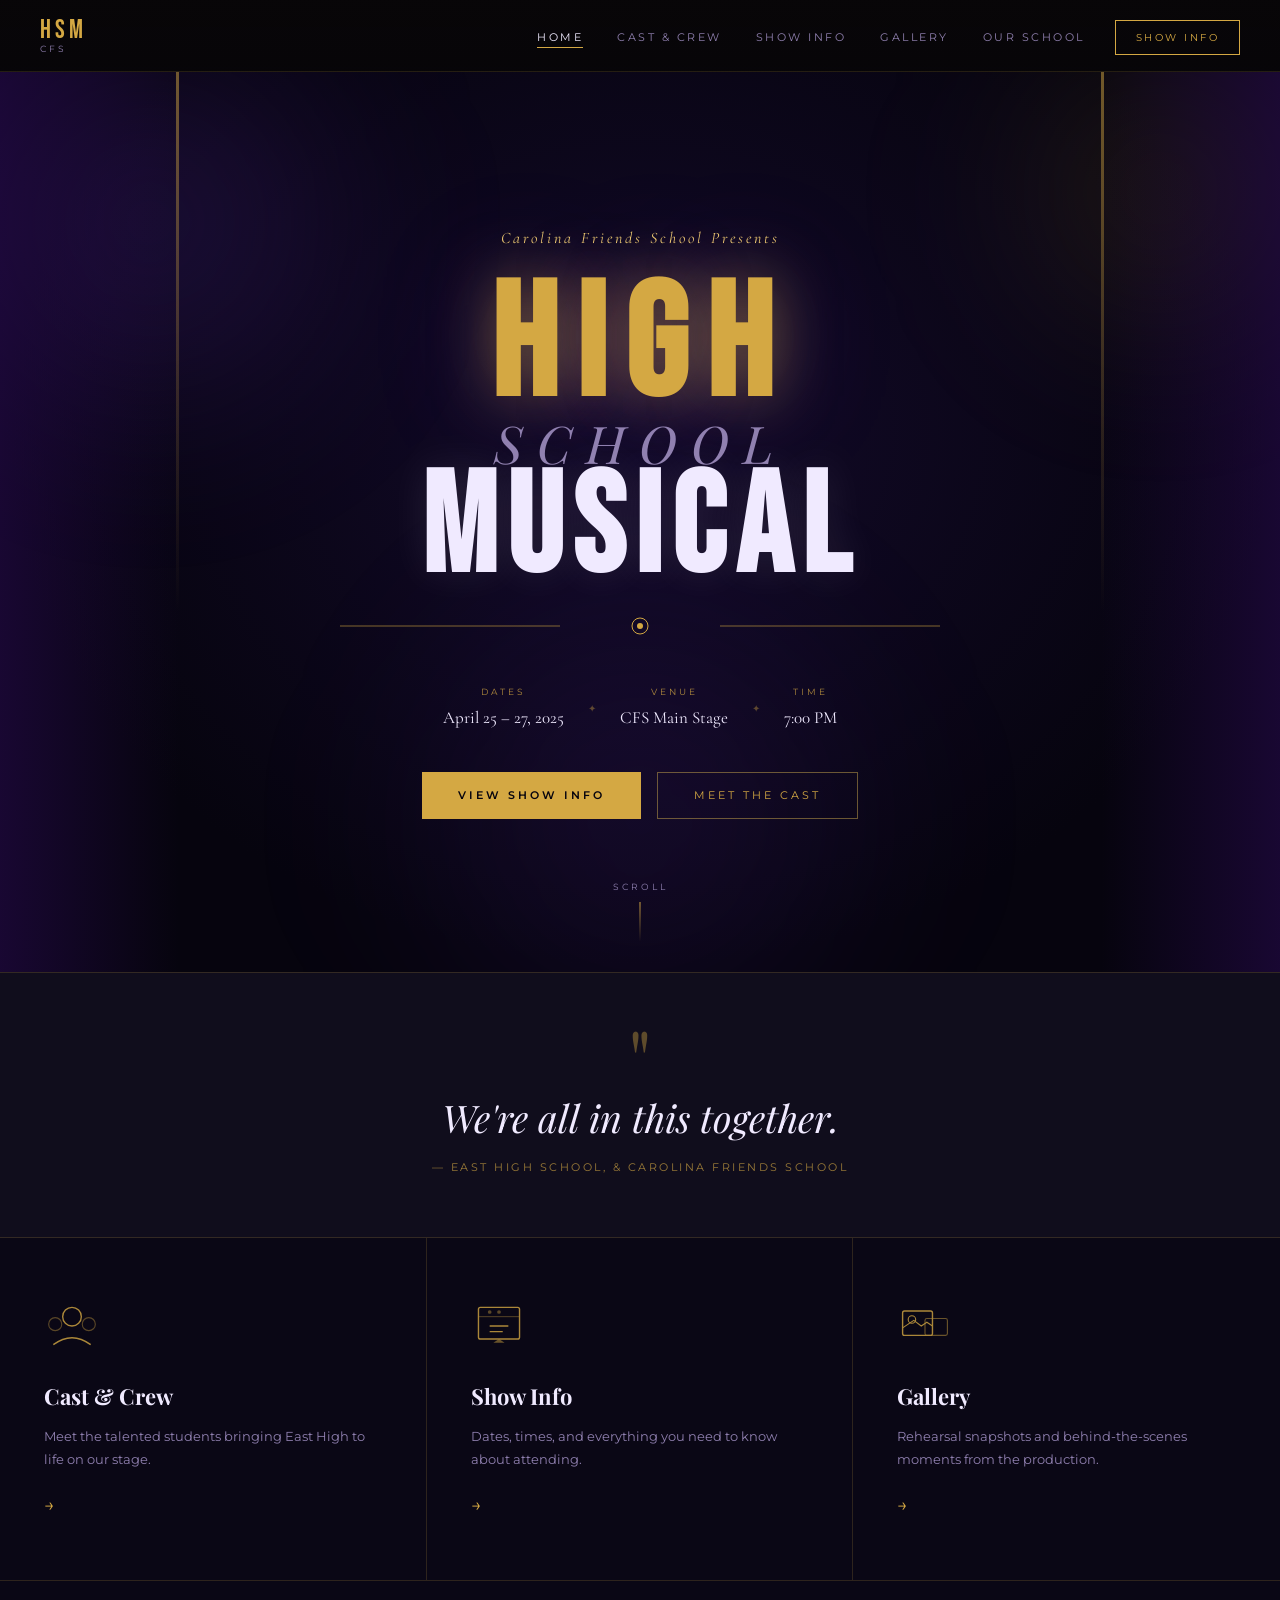
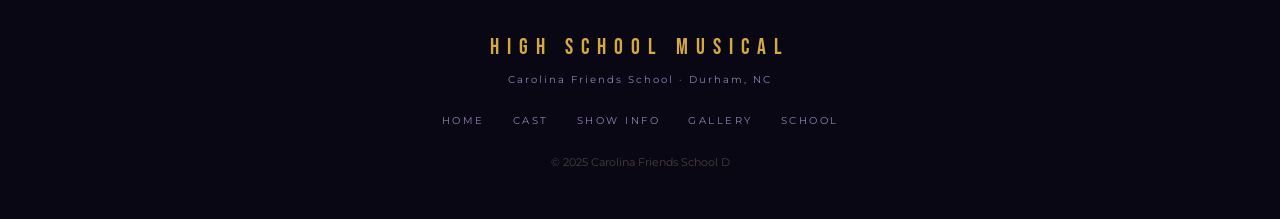
==== commit d9f6df44: "Update navigation links for clarity; add redirects configuration and wrangler settings" ====
--- a/index.html
+++ b/index.html
@@ -24,7 +24,7 @@
       <li><a href="#show" class="nav-link" data-page="show">Show Info</a></li>
       <li><a href="#gallery" class="nav-link" data-page="gallery">Gallery</a></li>
       <li><a href="#school" class="nav-link" data-page="school">Our School</a></li>
-      <li><a href="#show" class="nav-cta">Get Tickets</a></li>
+      <li><a href="#show" class="nav-cta">Show Info</a></li>
     </ul>
   </nav>
 
@@ -76,7 +76,7 @@
         </div>
 
         <div class="hero-actions">
-          <a href="#show" class="btn-primary" onclick="navigate('show')">Get Tickets</a>
+          <a href="#show" class="btn-primary" onclick="navigate('show')">View Show Info</a>
           <a href="#cast" class="btn-secondary" onclick="navigate('cast')">Meet the Cast</a>
         </div>
       </div>
@@ -618,7 +618,7 @@
       <div class="footer-links">
         <a href="#home" onclick="navigate('home')">Home</a>
         <a href="#cast" onclick="navigate('cast')">Cast</a>
-        <a href="#show" onclick="navigate('show')">Tickets</a>
+        <a href="#show" onclick="navigate('show')">Show Info</a>
         <a href="#gallery" onclick="navigate('gallery')">Gallery</a>
         <a href="#school" onclick="navigate('school')">School</a>
       </div>
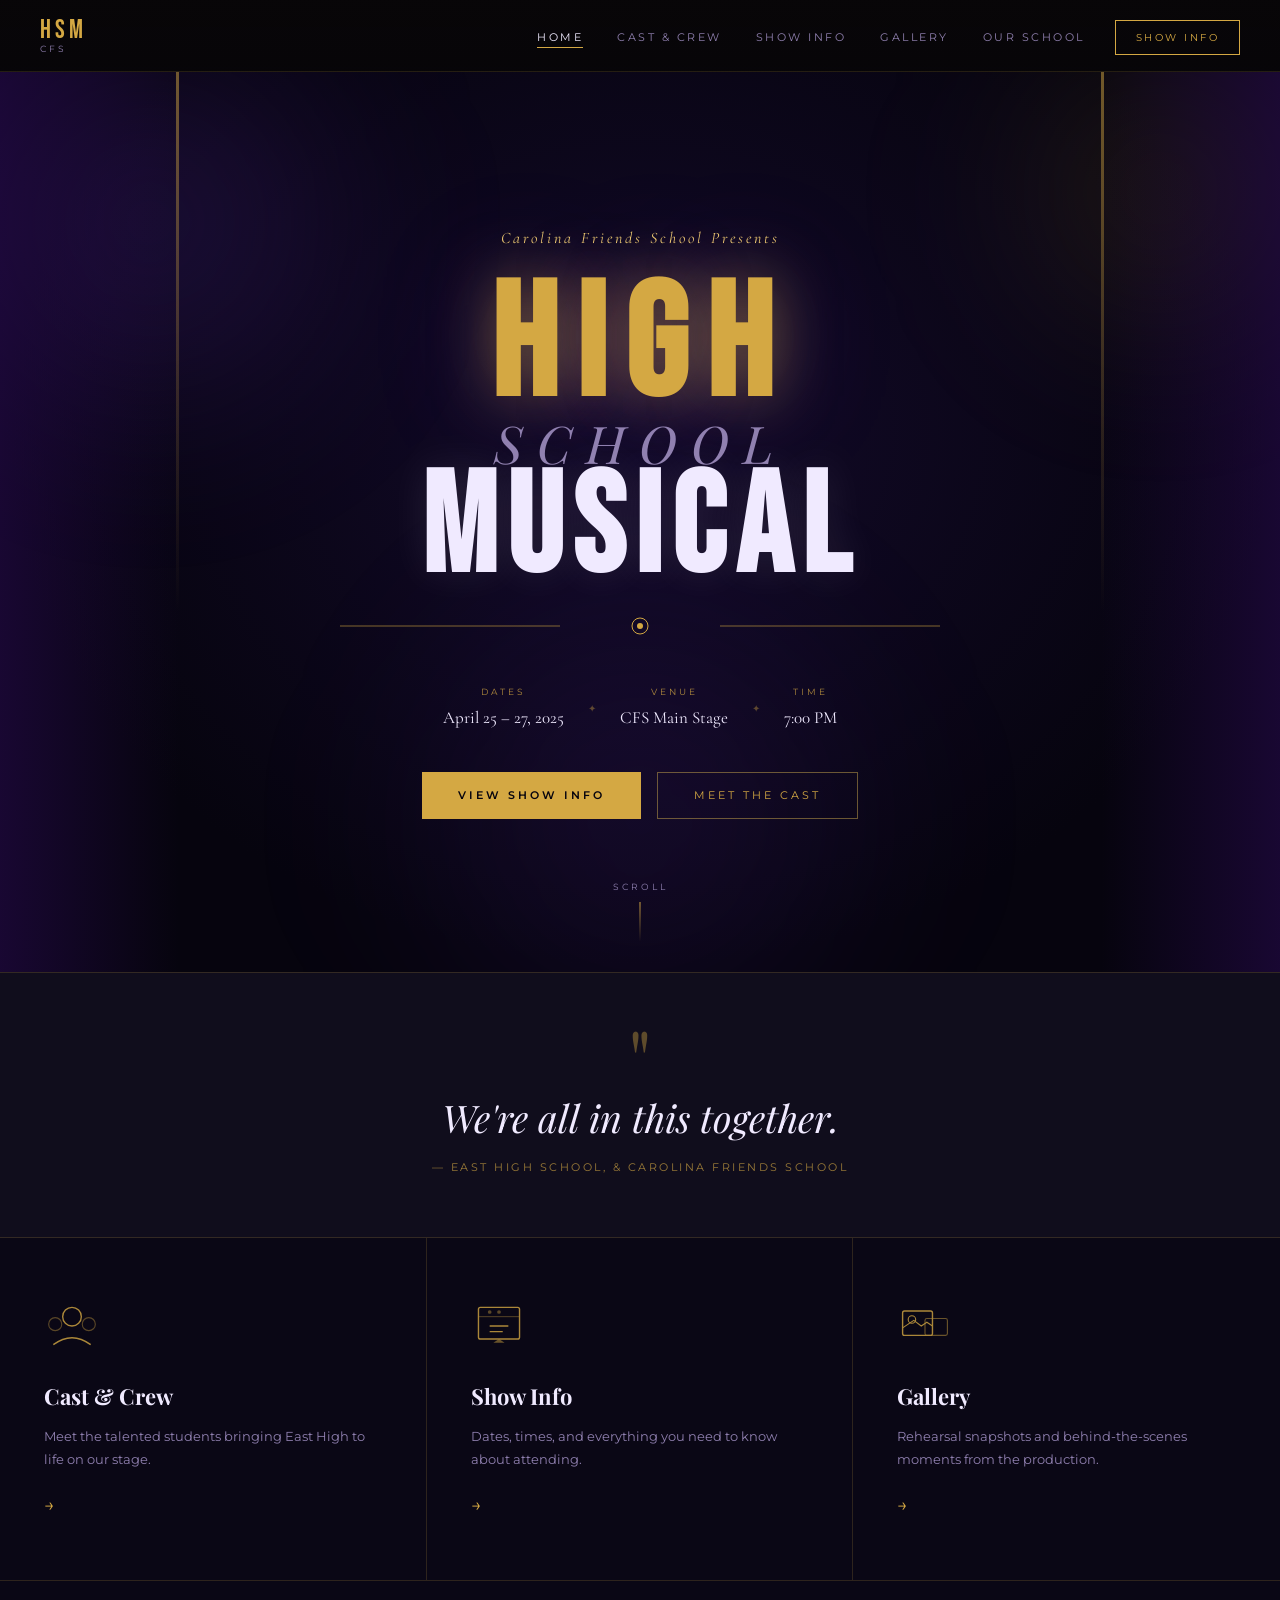
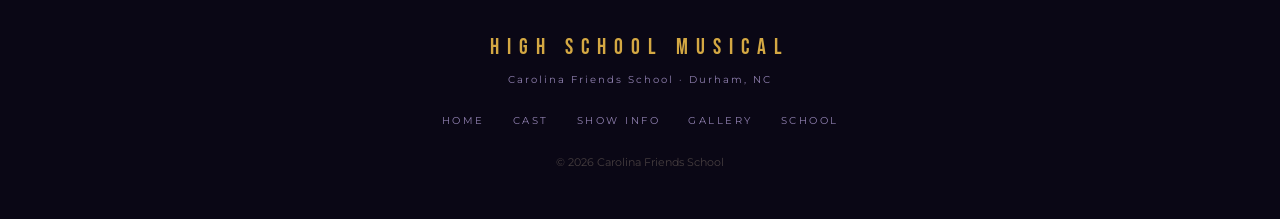
==== commit af2cb3ae: "Update footer copyright year and enhance hash navigation handling" ====
--- a/index.html
+++ b/index.html
@@ -5,6 +5,7 @@
   <meta name="viewport" content="width=device-width, initial-scale=1.0" />
   <title>High School Musical — Carolina Friends School</title>
   <link rel="stylesheet" href="styles.css" />
+  <link rel="icon" href="favicon.ico" type="image/x-icon" />
   <link href="https://fonts.googleapis.com/css2?family=Playfair+Display:ital,wght@0,400;0,700;0,900;1,400;1,700&family=Cormorant+Garamond:ital,wght@0,300;0,400;0,600;1,300;1,400&family=Bebas+Neue&family=Montserrat:wght@300;400;500;600&display=swap" rel="stylesheet" />
 </head>
 <body>
@@ -622,5 +623,4 @@
         <a href="#gallery" onclick="navigate('gallery')">Gallery</a>
         <a href="#school" onclick="navigate('school')">School</a>
       </div>
-      <p class="footer-copy">© 2025 Carolina Friends School D
-
+      <p class="footer-copy">© 2026 Carolina Friends School
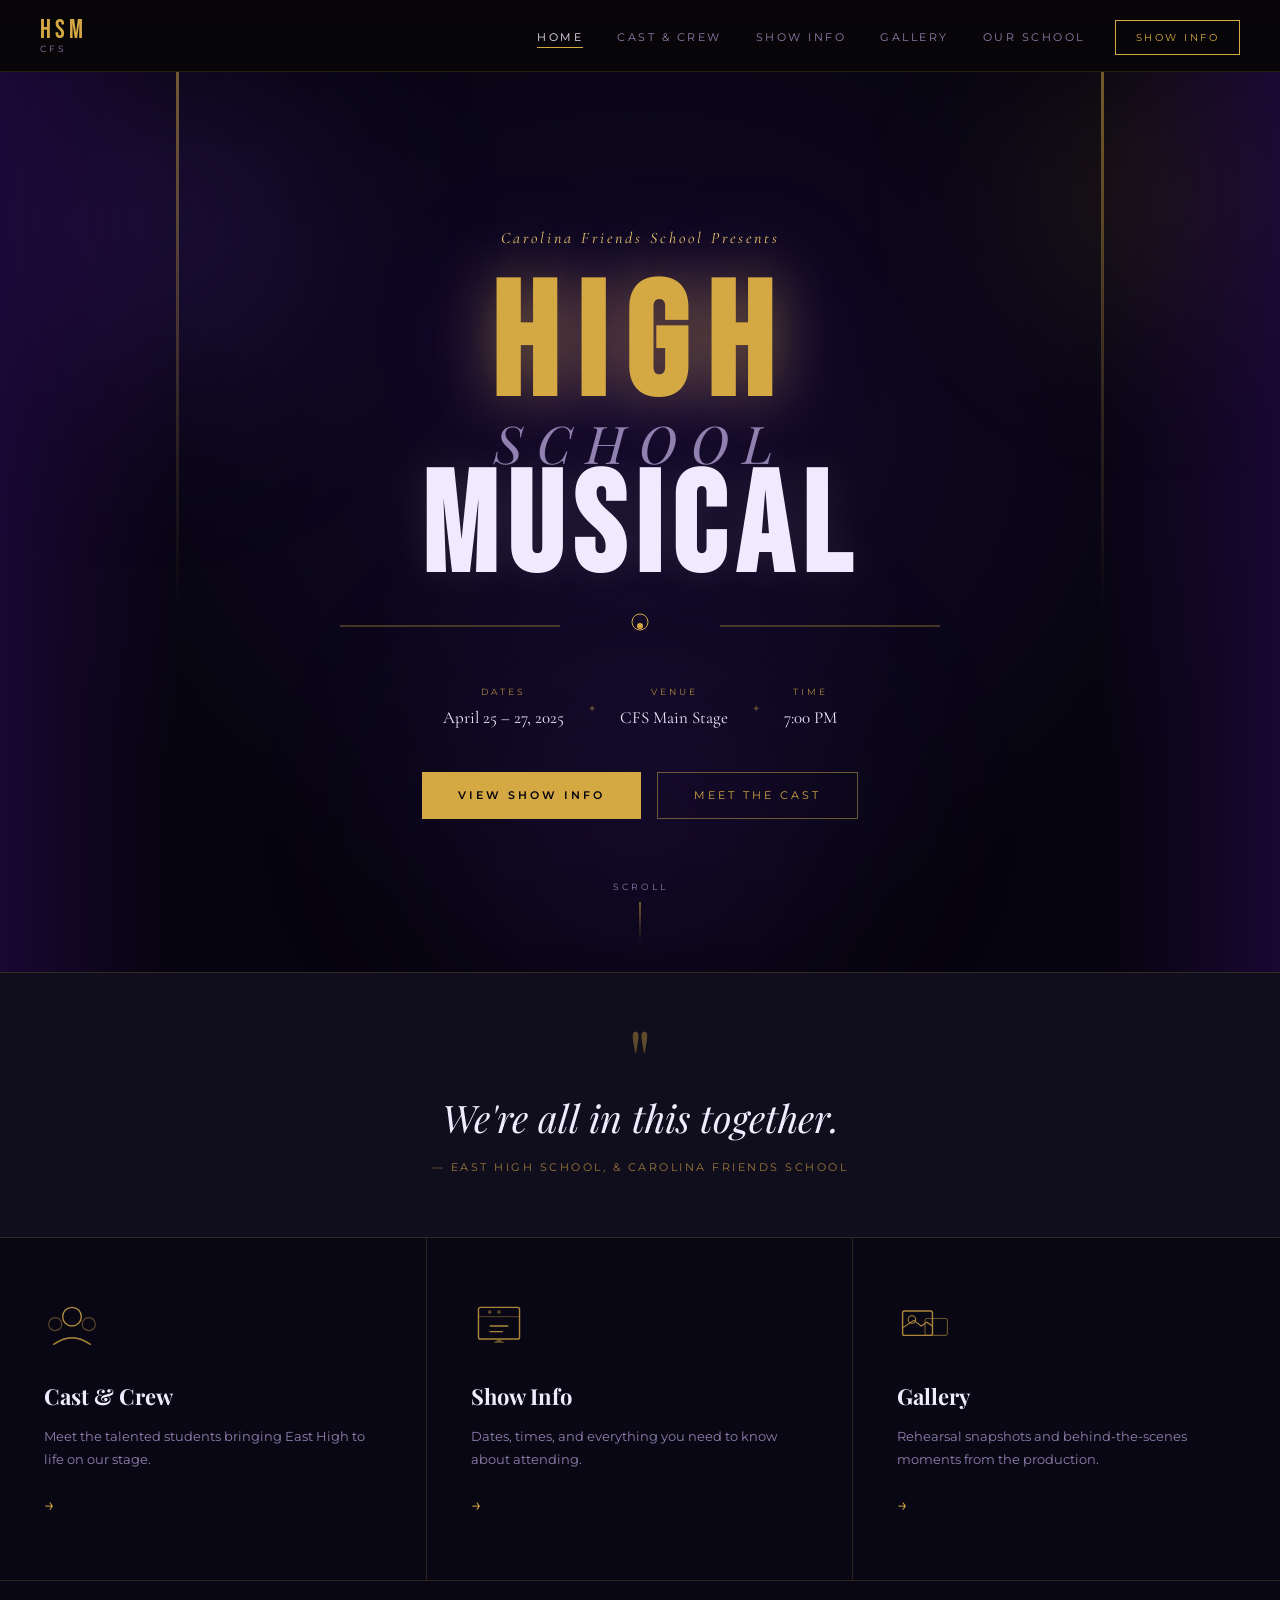
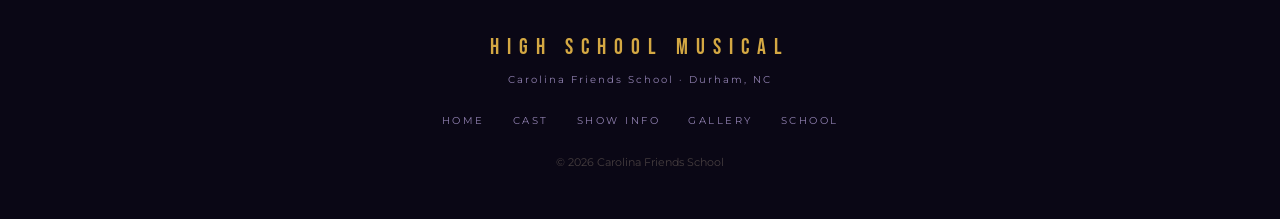
==== commit 69c84b1e: "Refactor initial page load logic and enhance hash handling in navigation" ====
--- a/index.html
+++ b/index.html
@@ -52,7 +52,7 @@
           <div class="hero-title-deco">
             <svg viewBox="0 0 600 30" xmlns="http://www.w3.org/2000/svg">
               <line x1="0" y1="15" x2="220" y2="15" stroke="#d4a843" stroke-width="1" opacity="0.6"/>
-              <circle cx="300" cy="15" r="8" fill="none" stroke="#d4a843" stroke-width="1"/>
+              <circle cx="300" cy="11" r="8" fill="none" stroke="#d4a843" stroke-width="1"/>
               <circle cx="300" cy="15" r="3" fill="#d4a843"/>
               <line x1="380" y1="15" x2="600" y2="15" stroke="#d4a843" stroke-width="1" opacity="0.6"/>
             </svg>
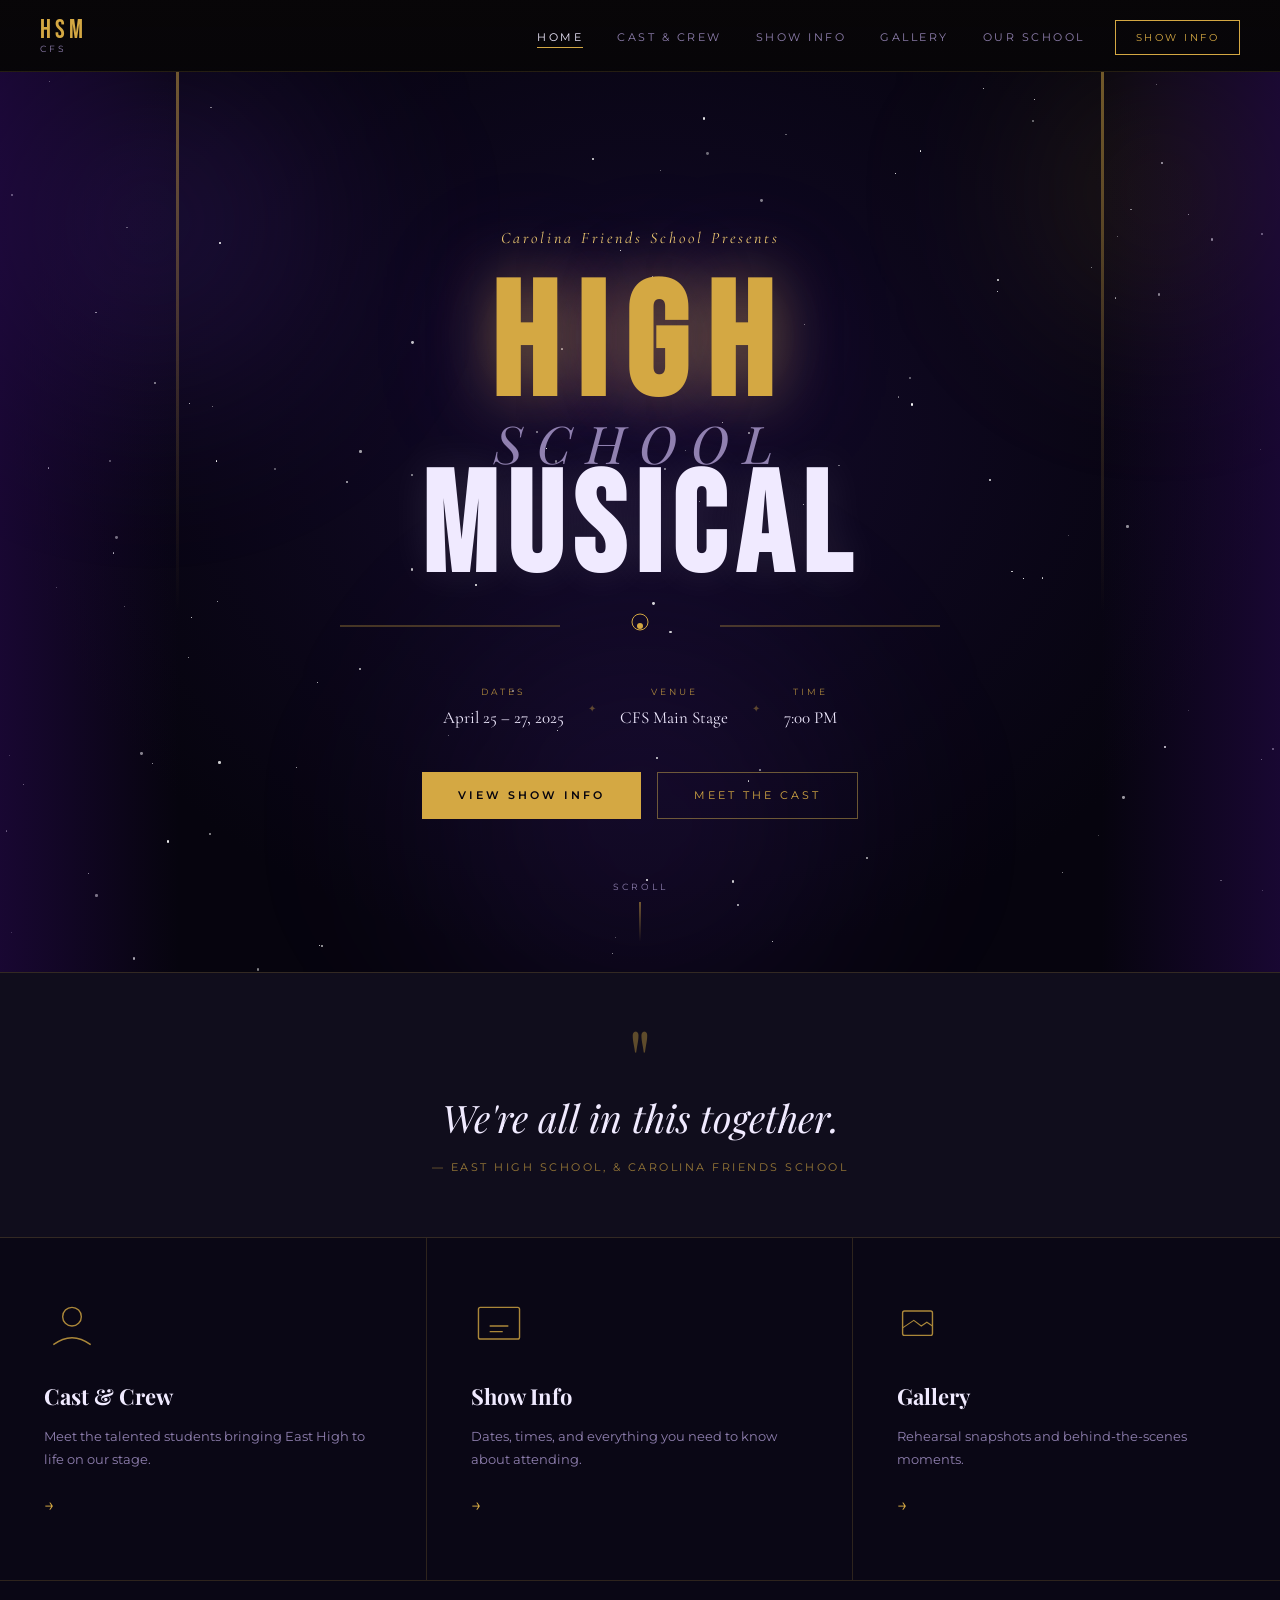
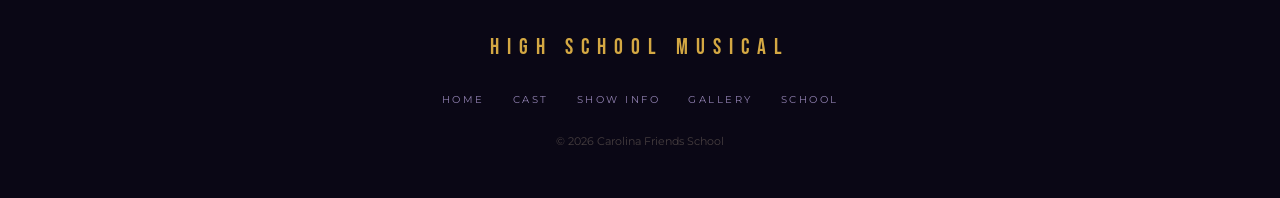
==== commit 9ae821a4: "Refactor navigation and page handling - Removed redundant navigation functions and streamlined page " ====
--- a/index.html
+++ b/index.html
@@ -10,7 +10,6 @@
 </head>
 <body>
 
-  <!-- NAV -->
   <nav class="nav" id="nav">
     <div class="nav-logo">
       <span class="nav-logo-main">HSM</span>
@@ -25,11 +24,10 @@
       <li><a href="#show" class="nav-link" data-page="show">Show Info</a></li>
       <li><a href="#gallery" class="nav-link" data-page="gallery">Gallery</a></li>
       <li><a href="#school" class="nav-link" data-page="school">Our School</a></li>
-      <li><a href="#show" class="nav-cta">Show Info</a></li>
+      <li><a href="#show" class="nav-cta nav-link" data-page="show">Show Info</a></li>
     </ul>
   </nav>
 
-  <!-- ========== PAGE: HOME ========== -->
   <section class="page active" id="home">
     <div class="hero">
       <div class="hero-bg">
@@ -77,8 +75,8 @@
         </div>
 
         <div class="hero-actions">
-          <a href="#show" class="btn-primary" onclick="navigate('show')">View Show Info</a>
-          <a href="#cast" class="btn-secondary" onclick="navigate('cast')">Meet the Cast</a>
+          <a href="#show" class="btn-primary">View Show Info</a>
+          <a href="#cast" class="btn-secondary">Meet the Cast</a>
         </div>
       </div>
 
@@ -88,7 +86,6 @@
       </div>
     </div>
 
-    <!-- Quote / Tagline -->
     <div class="home-quote">
       <div class="home-quote-inner">
         <p class="quote-mark">"</p>
@@ -97,53 +94,43 @@
       </div>
     </div>
 
-    <!-- Feature tiles -->
     <div class="home-features">
-      <div class="feature-tile" onclick="navigate('cast')">
+      <div class="feature-tile" onclick="location.hash='cast'">
         <div class="tile-icon">
           <svg viewBox="0 0 60 60" xmlns="http://www.w3.org/2000/svg">
             <circle cx="30" cy="20" r="10" fill="none" stroke="currentColor" stroke-width="1.5"/>
             <path d="M10 50 Q30 35 50 50" fill="none" stroke="currentColor" stroke-width="1.5"/>
-            <circle cx="12" cy="28" r="7" fill="none" stroke="currentColor" stroke-width="1.2" opacity="0.5"/>
-            <circle cx="48" cy="28" r="7" fill="none" stroke="currentColor" stroke-width="1.2" opacity="0.5"/>
           </svg>
         </div>
         <h3>Cast & Crew</h3>
         <p>Meet the talented students bringing East High to life on our stage.</p>
         <span class="tile-arrow">→</span>
       </div>
-      <div class="feature-tile" onclick="navigate('show')">
+      <div class="feature-tile" onclick="location.hash='show'">
         <div class="tile-icon">
           <svg viewBox="0 0 60 60" xmlns="http://www.w3.org/2000/svg">
             <rect x="8" y="10" width="44" height="34" rx="2" fill="none" stroke="currentColor" stroke-width="1.5"/>
-            <path d="M8 20 L52 20" stroke="currentColor" stroke-width="1" opacity="0.5"/>
-            <circle cx="20" cy="15" r="2" fill="currentColor" opacity="0.5"/>
-            <circle cx="30" cy="15" r="2" fill="currentColor" opacity="0.5"/>
             <path d="M20 30 L40 30 M20 36 L34 36" stroke="currentColor" stroke-width="1.5"/>
-            <path d="M24 48 L36 48 L30 44 Z" fill="currentColor" opacity="0.6"/>
           </svg>
         </div>
         <h3>Show Info</h3>
         <p>Dates, times, and everything you need to know about attending.</p>
         <span class="tile-arrow">→</span>
       </div>
-      <div class="feature-tile" onclick="navigate('gallery')">
+      <div class="feature-tile" onclick="location.hash='gallery'">
         <div class="tile-icon">
           <svg viewBox="0 0 60 60" xmlns="http://www.w3.org/2000/svg">
             <rect x="6" y="14" width="32" height="26" rx="2" fill="none" stroke="currentColor" stroke-width="1.5"/>
-            <circle cx="16" cy="23" r="4" fill="none" stroke="currentColor" stroke-width="1.2"/>
             <path d="M6 32 L18 24 L26 30 L32 26 L38 30" fill="none" stroke="currentColor" stroke-width="1.2"/>
-            <rect x="30" y="22" width="24" height="18" rx="2" fill="none" stroke="currentColor" stroke-width="1.2" opacity="0.6"/>
           </svg>
         </div>
         <h3>Gallery</h3>
-        <p>Rehearsal snapshots and behind-the-scenes moments from the production.</p>
+        <p>Rehearsal snapshots and behind-the-scenes moments.</p>
         <span class="tile-arrow">→</span>
       </div>
     </div>
   </section>
 
-  <!-- ========== PAGE: CAST & CREW ========== -->
   <section class="page" id="cast">
     <div class="page-hero cast-hero">
       <div class="page-hero-bg"></div>
@@ -161,140 +148,30 @@
           <div class="cast-avatar" style="--hue:220">
             <svg viewBox="0 0 80 80" xmlns="http://www.w3.org/2000/svg">
               <circle cx="40" cy="28" r="16" fill="rgba(255,255,255,0.15)"/>
-              <path d="M12 72 Q40 52 68 72" fill="rgba(255,255,255,0.12)"/>
-              <text x="40" y="34" text-anchor="middle" fill="rgba(255,255,255,0.9)" font-size="18" font-family="Playfair Display">T</text>
+              <text x="40" y="34" text-anchor="middle" fill="rgba(255,255,255,0.9)" font-size="18">T</text>
             </svg>
           </div>
           <div class="cast-info">
             <h4 class="cast-name">Troy Bolton</h4>
-            <p class="cast-actor">Played by Alex Rivera</p>
-            <p class="cast-desc">The star athlete with a secret passion for singing who discovers his true calling.</p>
-          </div>
-          <div class="cast-role-tag">Lead</div>
-        </div>
-
+            <p class="cast-actor">Alex Rivera</p>
+          </div>
+        </div>
         <div class="cast-card">
           <div class="cast-avatar" style="--hue:340">
             <svg viewBox="0 0 80 80" xmlns="http://www.w3.org/2000/svg">
               <circle cx="40" cy="28" r="16" fill="rgba(255,255,255,0.15)"/>
-              <path d="M12 72 Q40 52 68 72" fill="rgba(255,255,255,0.12)"/>
-              <text x="40" y="34" text-anchor="middle" fill="rgba(255,255,255,0.9)" font-size="18" font-family="Playfair Display">G</text>
+              <text x="40" y="34" text-anchor="middle" fill="rgba(255,255,255,0.9)" font-size="18">G</text>
             </svg>
           </div>
           <div class="cast-info">
             <h4 class="cast-name">Gabriella Montez</h4>
-            <p class="cast-actor">Played by Sofia Chen</p>
-            <p class="cast-desc">The brilliant new girl whose voice and heart captivate an entire school.</p>
-          </div>
-          <div class="cast-role-tag">Lead</div>
-        </div>
-
-        <div class="cast-card">
-          <div class="cast-avatar" style="--hue:45">
-            <svg viewBox="0 0 80 80" xmlns="http://www.w3.org/2000/svg">
-              <circle cx="40" cy="28" r="16" fill="rgba(255,255,255,0.15)"/>
-              <path d="M12 72 Q40 52 68 72" fill="rgba(255,255,255,0.12)"/>
-              <text x="40" y="34" text-anchor="middle" fill="rgba(255,255,255,0.9)" font-size="18" font-family="Playfair Display">S</text>
-            </svg>
-          </div>
-          <div class="cast-info">
-            <h4 class="cast-name">Sharpay Evans</h4>
-            <p class="cast-actor">Played by Sasha Marks</p>
-            <p class="cast-desc">The drama queen who will stop at nothing to claim the spotlight as her own.</p>
-          </div>
-          <div class="cast-role-tag">Supporting</div>
-        </div>
-
-        <div class="cast-card">
-          <div class="cast-avatar" style="--hue:160">
-            <svg viewBox="0 0 80 80" xmlns="http://www.w3.org/2000/svg">
-              <circle cx="40" cy="28" r="16" fill="rgba(255,255,255,0.15)"/>
-              <path d="M12 72 Q40 52 68 72" fill="rgba(255,255,255,0.12)"/>
-              <text x="40" y="34" text-anchor="middle" fill="rgba(255,255,255,0.9)" font-size="18" font-family="Playfair Display">R</text>
-            </svg>
-          </div>
-          <div class="cast-info">
-            <h4 class="cast-name">Ryan Evans</h4>
-            <p class="cast-actor">Played by Kalindi Hess</p>
-            <p class="cast-desc">Sharpay's twin and choreographer extraordinaire with hidden depths.</p>
-          </div>
-          <div class="cast-role-tag">Supporting</div>
-        </div>
-
-        <div class="cast-card">
-          <div class="cast-avatar" style="--hue:280">
-            <svg viewBox="0 0 80 80" xmlns="http://www.w3.org/2000/svg">
-              <circle cx="40" cy="28" r="16" fill="rgba(255,255,255,0.15)"/>
-              <path d="M12 72 Q40 52 68 72" fill="rgba(255,255,255,0.12)"/>
-              <text x="40" y="34" text-anchor="middle" fill="rgba(255,255,255,0.9)" font-size="18" font-family="Playfair Display">Z</text>
-            </svg>
-          </div>
-          <div class="cast-info">
-            <h4 class="cast-name">Zeke Baylor</h4>
-            <p class="cast-actor">Played by Alula</p>
-            <p class="cast-desc">Troy's best friend on the team whose passion for baking surprises everyone.</p>
-          </div>
-          <div class="cast-role-tag">Ensemble</div>
-        </div>
-
-        <div class="cast-card">
-          <div class="cast-avatar" style="--hue:10">
-            <svg viewBox="0 0 80 80" xmlns="http://www.w3.org/2000/svg">
-              <circle cx="40" cy="28" r="16" fill="rgba(255,255,255,0.15)"/>
-              <path d="M12 72 Q40 52 68 72" fill="rgba(255,255,255,0.12)"/>
-              <text x="40" y="34" text-anchor="middle" fill="rgba(255,255,255,0.9)" font-size="18" font-family="Playfair Display">T</text>
-            </svg>
-          </div>
-          <div class="cast-info">
-            <h4 class="cast-name">Taylor McKessie</h4>
-            <p class="cast-actor">Played by Celia</p>
-            <p class="cast-desc">The academic team captain who warms up to the idea of breaking the status quo.</p>
-          </div>
-          <div class="cast-role-tag">Supporting</div>
-        </div>
-      </div>
-    </div>
-
-    <div class="crew-section">
-      <h3 class="section-label">Production Team</h3>
-      <div class="crew-grid">
-        <div class="crew-item">
-          <span class="crew-role">Director</span>
-          <span class="crew-name">Brittni Addison</span>
-        </div>
-        <div class="crew-item">
-          <span class="crew-role">Musical Director</span>
-          <span class="crew-name">Carter Hodge</span>
-        </div>
-        <div class="crew-item">
-          <span class="crew-role">Choreographer</span>
-          <span class="crew-name">Teagan & Katie</span>
-        </div>
-        <div class="crew-item">
-          <span class="crew-role">Stage Manager</span>
-          <span class="crew-name">Clayton Rasch</span>
-        </div>
-        <div class="crew-item">
-          <span class="crew-role">Set Design</span>
-          <span class="crew-name">CFS Stagecraft Class</span>
-        </div>
-        <div class="crew-item">
-          <span class="crew-role">Costumes</span>
-          <span class="crew-name">Gillian</span>
-        </div>
-        <div class="crew-item">
-          <span class="crew-role">Lighting</span>
-          <span class="crew-name">Kaitlin Rider</span>
-        </div>
-        <div class="crew-item">
-          <span class="crew-role">Sound</span>
-          <span class="crew-name">Joss</span>
-        </div>
-      </div>
-    </div>
-  </section>
-
-  <!-- ========== PAGE: SHOW INFO ========== -->
+            <p class="cast-actor">Sofia Chen</p>
+          </div>
+        </div>
+      </div>
+    </div>
+  </section>
+
   <section class="page" id="show">
     <div class="page-hero show-hero">
       <div class="page-hero-bg"></div>
@@ -311,316 +188,78 @@
           <h3>Performance Dates</h3>
           <div class="date-list">
             <div class="date-item">
-              <div class="date-box">
-                <span class="date-month">APR</span>
-                <span class="date-num">17</span>
-                <span class="date-day">Friday</span>
-              </div>
-              <div class="date-details">
-                <p class="date-time">7:00 PM</p>
-                <p class="date-note">Opening Night ✦ Limited seats</p>
-              </div>
+              <div class="date-box"><span class="date-month">APR</span><span class="date-num">25</span></div>
+              <div class="date-details"><p class="date-time">7:00 PM</p><p class="date-note">Opening Night</p></div>
             </div>
             <div class="date-item">
-              <div class="date-box">
-                <span class="date-month">APR</span>
-                <span class="date-num">18</span>
-                <span class="date-day">Saturday</span>
-              </div>
-              <div class="date-details">
-                <p class="date-time">2:00 PM & 7:00 PM</p>
-                <p class="date-note">Matinée + Closing</p>
-              </div>
+              <div class="date-box"><span class="date-month">APR</span><span class="date-num">26</span></div>
+              <div class="date-details"><p class="date-time">7:00 PM</p><p class="date-note">Evening Performance</p></div>
             </div>
           </div>
         </div>
 
         <div class="venue-card">
           <h3>Venue</h3>
-          <div class="venue-info">
-            <div class="venue-icon">
-              <svg viewBox="0 0 40 40" xmlns="http://www.w3.org/2000/svg">
-                <path d="M20 4 C13 4 8 9 8 16 C8 26 20 36 20 36 C20 36 32 26 32 16 C32 9 27 4 20 4Z" fill="none" stroke="#7c3aed" stroke-width="1.5"/>
-                <circle cx="20" cy="16" r="4" fill="none" stroke="#7c3aed" stroke-width="1.5"/>
-              </svg>
-            </div>
-            <div>
-              <p class="venue-name">CFS PAC</p>
-              <p class="venue-addr">4809 Friends School Rd<br/>Durham, NC 27705</p>
-            </div>
-          </div>
-          <div class="venue-notes">
-            <p>🅿️ Plenty of parking in the main lot</p>
-            <p>♿ Fully accessible venue</p>
-            <p>🚫 No flash photography during performance</p>
-          </div>
-        </div>
-      </div>
-
-                </select>
-              </div>
-            </div>
-            <button class="btn-ticket">RSVP</button>
-            <p class="ticket-note">Questions? Email us at <a href="/cdn-cgi/l/email-protection" class="__cf_email__" data-cfemail="365244575b5776555045585518594451">[email&#160;protected]</a></p>
-          </div>
-          <div class="ticket-tear"></div>
-        </div>
-      </div>
-    </div>
-  </section>
-
-  <!-- ========== PAGE: GALLERY ========== -->
+          <p class="venue-name">CFS PAC</p>
+          <p class="venue-addr">4809 Friends School Rd, Durham, NC</p>
+        </div>
+      </div>
+      <div class="show-right">
+        <div class="ticket-card">
+          <div class="ticket-main">
+            <h3>RSVP for Tickets</h3>
+            <button class="btn-ticket" onclick="showToast('Tickets will be available soon!', 'success')">Notify Me</button>
+          </div>
+        </div>
+      </div>
+    </div>
+  </section>
+
   <section class="page" id="gallery">
     <div class="page-hero gallery-hero">
       <div class="page-hero-bg"></div>
       <div class="page-hero-content">
-        <p class="page-eyebrow">Behind the Curtain</p>
         <h2 class="page-title">Gallery</h2>
-        <div class="page-title-deco"></div>
-      </div>
-    </div>
-
-    <div class="gallery-intro">
-      <p>A glimpse into the weeks of rehearsals, set-building, and laughter that brought East High to Carolina Friends School.</p>
-    </div>
-
+      </div>
+    </div>
     <div class="gallery-grid">
-      <div class="gallery-item tall" style="--accent:#d4a843">
-        <div class="gallery-img">
-          <svg viewBox="0 0 400 560" xmlns="http://www.w3.org/2000/svg">
-            <rect width="400" height="560" fill="#08041a"/>
-            <circle cx="200" cy="180" r="120" fill="rgba(124,58,237,0.08)"/>
-            <ellipse cx="200" cy="420" rx="160" ry="40" fill="rgba(212,168,67,0.05)"/>
-            <path d="M60 0 L40 80 L80 80 Z" fill="rgba(212,168,67,0.3)"/>
-            <path d="M340 0 L320 80 L360 80 Z" fill="rgba(212,168,67,0.3)"/>
-            <circle cx="160" cy="280" r="20" fill="rgba(255,255,255,0.15)"/>
-            <path d="M140 300 Q160 380 180 400" fill="none" stroke="rgba(255,255,255,0.15)" stroke-width="30" stroke-linecap="round"/>
-            <circle cx="240" cy="280" r="20" fill="rgba(255,255,255,0.15)"/>
-            <path d="M220 300 Q240 380 260 400" fill="none" stroke="rgba(255,255,255,0.15)" stroke-width="30" stroke-linecap="round"/>
-            <text x="120" y="240" fill="rgba(212,168,67,0.7)" font-size="28">♪</text>
-            <text x="260" y="220" fill="rgba(124,58,237,0.6)" font-size="20">♫</text>
-          </svg>
-        </div>
-        <div class="gallery-caption">Opening Night Rehearsal</div>
-      </div>
-
-      <div class="gallery-item" style="--accent:#7c3aed">
-        <div class="gallery-img">
-          <svg viewBox="0 0 400 280" xmlns="http://www.w3.org/2000/svg">
-            <rect width="400" height="280" fill="#0a0418"/>
-            <rect x="0" y="200" width="400" height="80" fill="rgba(124,58,237,0.1)"/>
-            <line x1="0" y1="200" x2="400" y2="200" stroke="rgba(124,58,237,0.4)" stroke-width="1"/>
-            <line x1="0" y1="220" x2="400" y2="220" stroke="rgba(124,58,237,0.2)" stroke-width="1"/>
-            <rect x="50" y="50" width="300" height="140" rx="4" fill="rgba(124,58,237,0.07)" stroke="rgba(124,58,237,0.3)" stroke-width="1"/>
-            <text x="200" y="130" text-anchor="middle" fill="rgba(212,168,67,0.7)" font-size="40" font-family="Bebas Neue">EAST HIGH</text>
-            <text x="200" y="155" text-anchor="middle" fill="rgba(124,58,237,0.5)" font-size="14">WILDCATS</text>
-          </svg>
-        </div>
-        <div class="gallery-caption">Set Construction — East High Gym</div>
-      </div>
-
-      <div class="gallery-item" style="--accent:#a855f7">
-        <div class="gallery-img">
-          <svg viewBox="0 0 400 280" xmlns="http://www.w3.org/2000/svg">
-            <rect width="400" height="280" fill="#0c0418"/>
-            <line x1="60" y1="80" x2="340" y2="80" stroke="rgba(168,85,247,0.4)" stroke-width="3"/>
-            <g opacity="0.7">
-              <path d="M100 80 L100 160 Q90 190 80 200 L120 200 Q110 190 100 160" fill="rgba(168,85,247,0.3)" stroke="rgba(168,85,247,0.5)" stroke-width="1"/>
-              <path d="M160 80 L160 160 Q145 195 130 210 L190 210 Q175 195 160 160" fill="rgba(212,168,67,0.3)" stroke="rgba(212,168,67,0.5)" stroke-width="1"/>
-              <path d="M220 80 L220 160 Q205 195 190 210 L250 210 Q235 195 220 160" fill="rgba(124,58,237,0.3)" stroke="rgba(124,58,237,0.5)" stroke-width="1"/>
-              <path d="M280 80 L280 160 Q265 190 255 200 L305 200 Q295 190 280 160" fill="rgba(168,85,247,0.2)" stroke="rgba(168,85,247,0.4)" stroke-width="1"/>
-            </g>
-            <text x="200" y="250" text-anchor="middle" fill="rgba(168,85,247,0.5)" font-size="12" font-family="Montserrat">WARDROBE DEPT.</text>
-          </svg>
-        </div>
-        <div class="gallery-caption">Costume Fitting Day</div>
-      </div>
-
-      <div class="gallery-item wide" style="--accent:#d4a843">
-        <div class="gallery-img">
-          <svg viewBox="0 0 760 280" xmlns="http://www.w3.org/2000/svg">
-            <rect width="760" height="280" fill="#06040e"/>
-            <rect x="0" y="180" width="760" height="100" fill="rgba(212,168,67,0.04)"/>
-            <path d="M100 0 L20 180 L180 180 Z" fill="rgba(124,58,237,0.08)"/>
-            <path d="M380 0 L300 180 L460 180 Z" fill="rgba(212,168,67,0.08)"/>
-            <path d="M660 0 L580 180 L740 180 Z" fill="rgba(124,58,237,0.06)"/>
-            <g fill="rgba(255,255,255,0.12)">
-              <circle cx="160" cy="148" r="12"/><rect x="152" y="160" width="16" height="20" rx="2"/>
-              <circle cx="220" cy="145" r="12"/><rect x="212" y="157" width="16" height="20" rx="2"/>
-              <circle cx="300" cy="150" r="14"/><rect x="290" y="164" width="20" height="22" rx="2"/>
-              <circle cx="380" cy="142" r="14"/><rect x="370" y="156" width="20" height="22" rx="2"/>
-              <circle cx="460" cy="148" r="12"/><rect x="452" y="160" width="16" height="20" rx="2"/>
-              <circle cx="540" cy="145" r="12"/><rect x="532" y="157" width="16" height="20" rx="2"/>
-              <circle cx="600" cy="150" r="12"/><rect x="592" y="162" width="16" height="20" rx="2"/>
-            </g>
-            <text x="380" y="260" text-anchor="middle" fill="rgba(212,168,67,0.35)" font-size="11" font-family="Montserrat" letter-spacing="3">FULL ENSEMBLE — WE'RE ALL IN THIS TOGETHER</text>
-          </svg>
-        </div>
-        <div class="gallery-caption">Full Ensemble — "We're All In This Together"</div>
-      </div>
-
-      <div class="gallery-item" style="--accent:#7c3aed">
-        <div class="gallery-img">
-          <svg viewBox="0 0 400 280" xmlns="http://www.w3.org/2000/svg">
-            <rect width="400" height="280" fill="#05020f"/>
-            <rect x="60" y="160" width="280" height="80" rx="4" fill="rgba(124,58,237,0.1)" stroke="rgba(124,58,237,0.3)" stroke-width="1"/>
-            <g fill="rgba(255,255,255,0.6)">
-              <rect x="70" y="165" width="18" height="50" rx="2"/>
-              <rect x="92" y="165" width="18" height="50" rx="2"/>
-              <rect x="114" y="165" width="18" height="50" rx="2"/>
-              <rect x="136" y="165" width="18" height="50" rx="2"/>
-              <rect x="158" y="165" width="18" height="50" rx="2"/>
-              <rect x="180" y="165" width="18" height="50" rx="2"/>
-              <rect x="202" y="165" width="18" height="50" rx="2"/>
-              <rect x="224" y="165" width="18" height="50" rx="2"/>
-              <rect x="246" y="165" width="18" height="50" rx="2"/>
-              <rect x="268" y="165" width="18" height="50" rx="2"/>
-              <rect x="290" y="165" width="18" height="50" rx="2"/>
-              <rect x="312" y="165" width="18" height="50" rx="2"/>
-            </g>
-            <g fill="rgba(0,0,0,0.8)">
-              <rect x="83" y="165" width="12" height="32" rx="1"/>
-              <rect x="127" y="165" width="12" height="32" rx="1"/>
-              <rect x="193" y="165" width="12" height="32" rx="1"/>
-              <rect x="215" y="165" width="12" height="32" rx="1"/>
-              <rect x="237" y="165" width="12" height="32" rx="1"/>
-            </g>
-            <g stroke="rgba(212,168,67,0.35)" stroke-width="1">
-              <line x1="80" y1="80" x2="320" y2="80"/>
-              <line x1="80" y1="95" x2="320" y2="95"/>
-              <line x1="80" y1="110" x2="320" y2="110"/>
-              <line x1="80" y1="125" x2="320" y2="125"/>
-              <line x1="80" y1="140" x2="320" y2="140"/>
-            </g>
-            <text x="100" y="77" fill="rgba(212,168,67,0.7)" font-size="22">𝄞</text>
-            <g fill="rgba(124,58,237,0.6)">
-              <circle cx="150" cy="107" r="5"/>
-              <circle cx="175" cy="95" r="5"/>
-              <circle cx="200" cy="110" r="5"/>
-              <circle cx="225" cy="95" r="5"/>
-              <circle cx="250" cy="80" r="5"/>
-              <circle cx="275" cy="107" r="5"/>
-            </g>
-          </svg>
-        </div>
-        <div class="gallery-caption">Musical Direction — Band Rehearsal</div>
-      </div>
-
-      <div class="gallery-item" style="--accent:#d4a843">
-        <div class="gallery-img">
-          <svg viewBox="0 0 400 280" xmlns="http://www.w3.org/2000/svg">
-            <rect width="400" height="280" fill="#080415"/>
-            <path d="M200 0 L120 280 L280 280 Z" fill="rgba(212,168,67,0.06)"/>
-            <circle cx="200" cy="120" r="60" fill="rgba(124,58,237,0.07)"/>
-            <circle cx="200" cy="110" r="18" fill="rgba(255,255,255,0.18)"/>
-            <path d="M178 128 Q200 200 222 128" fill="rgba(255,255,255,0.15)" stroke="rgba(255,255,255,0.15)" stroke-width="28" stroke-linecap="round"/>
-            <rect x="196" y="145" width="8" height="30" rx="2" fill="rgba(212,168,67,0.6)"/>
-            <ellipse cx="200" cy="145" rx="7" ry="10" fill="rgba(212,168,67,0.5)"/>
-            <text x="80" y="60" fill="rgba(212,168,67,0.4)" font-size="16">✦</text>
-            <text x="300" y="80" fill="rgba(124,58,237,0.4)" font-size="12">✦</text>
-            <text x="140" y="200" fill="rgba(212,168,67,0.2)" font-size="20">✦</text>
-          </svg>
-        </div>
-        <div class="gallery-caption">Solo Spotlight — "Start of Something New"</div>
-      </div>
-    </div>
-  </section>
-
-  <!-- ========== PAGE: SCHOOL ========== -->
+       <div class="gallery-item" style="--accent:#d4a843">
+         <div class="gallery-img">
+           <svg viewBox="0 0 400 280"><rect width="400" height="280" fill="#08041a"/><text x="200" y="140" text-anchor="middle" fill="#d4a843">Rehearsal</text></svg>
+         </div>
+         <div class="gallery-caption">Opening Night Rehearsal</div>
+       </div>
+    </div>
+  </section>
+
   <section class="page" id="school">
     <div class="page-hero school-hero">
       <div class="page-hero-bg"></div>
       <div class="page-hero-content">
-        <p class="page-eyebrow">Our Community</p>
-        <h2 class="page-title">Carolina Friends School</h2>
-        <div class="page-title-deco"></div>
-      </div>
-    </div>
-
+        <h2 class="page-title">Our School</h2>
+      </div>
+    </div>
     <div class="school-content">
-      <div class="school-intro">
-        <div class="school-intro-text">
-          <h3>Where Every Voice Matters</h3>
-          <p>Carolina Friends School is a Quaker independent school in Durham, NC, serving students from preschool through 12th grade. Grounded in the values of integrity, community, equality, and peace, CFS nurtures curious minds and generous spirits.</p>
-          <p>Our arts program is central to our mission — giving every student a stage, a voice, and a community that cheers them on. The annual musical production is a beloved tradition that unites the entire CFS family.</p>
-        </div>
-        <div class="school-emblem">
-          <svg viewBox="0 0 200 200" xmlns="http://www.w3.org/2000/svg">
-            <!-- Shield shape -->
-            <path d="M100 20 L170 50 L170 120 Q170 170 100 185 Q30 170 30 120 L30 50 Z" fill="none" stroke="#d4a843" stroke-width="1.5" opacity="0.6"/>
-            <!-- Inner shield -->
-            <path d="M100 35 L155 60 L155 115 Q155 155 100 168 Q45 155 45 115 L45 60 Z" fill="none" stroke="#7c3aed" stroke-width="0.8" opacity="0.5"/>
-            <!-- Star in center -->
-            <text x="100" y="115" text-anchor="middle" fill="#d4a843" font-size="40" opacity="0.7">✦</text>
-            <!-- CFS text -->
-            <text x="100" y="80" text-anchor="middle" fill="#d4a843" font-size="22" font-family="Bebas Neue" letter-spacing="4" opacity="0.9">CFS</text>
-            <text x="100" y="148" text-anchor="middle" fill="#7c3aed" font-size="8" font-family="Montserrat" letter-spacing="3" opacity="0.8">EST. 1962</text>
-          </svg>
-        </div>
-      </div>
-
-      <div class="school-values">
-        <h3 class="section-label">Our Values</h3>
-        <div class="values-grid">
-          <div class="value-card">
-            <div class="value-icon">✦</div>
-            <h4>Integrity</h4>
-            <p>We act with honesty and hold ourselves to high standards in all we do — on stage and off.</p>
-          </div>
-          <div class="value-card">
-            <div class="value-icon">◈</div>
-            <h4>Community</h4>
-            <p>Theater is the ultimate community art. Every role, from lead to crew, is essential.</p>
-          </div>
-          <div class="value-card">
-            <div class="value-icon">⬡</div>
-            <h4>Equality</h4>
-            <p>Every student has a voice worth hearing. Our stage belongs to all.</p>
-          </div>
-          <div class="value-card">
-            <div class="value-icon">○</div>
-            <h4>Peace</h4>
-            <p>We resolve conflict through creativity and compassion — the CFS way.</p>
-          </div>
-        </div>
-      </div>
-
-      <div class="school-facts">
-        <div class="fact-item">
-          <span class="fact-num">62+</span>
-          <span class="fact-label">Years of Education</span>
-        </div>
-        <div class="fact-divider"></div>
-        <div class="fact-item">
-          <span class="fact-num">K–12</span>
-          <span class="fact-label">Grades Served</span>
-        </div>
-        <div class="fact-divider"></div>
-        <div class="fact-item">
-          <span class="fact-num">Durham</span>
-          <span class="fact-label">North Carolina</span>
-        </div>
-        <div class="fact-divider"></div>
-        <div class="fact-item">
-          <span class="fact-num">Quaker</span>
-          <span class="fact-label">Tradition</span>
-        </div>
-      </div>
-    </div>
-  </section>
-
-  <!-- FOOTER -->
+       <p>Carolina Friends School is a Quaker independent school in Durham, NC.</p>
+    </div>
+  </section>
+
   <footer class="footer">
     <div class="footer-inner">
       <div class="footer-logo">
         <span>HIGH SCHOOL MUSICAL</span>
-        <span class="footer-sub">Carolina Friends School · Durham, NC</span>
       </div>
       <div class="footer-links">
-        <a href="#home" onclick="navigate('home')">Home</a>
-        <a href="#cast" onclick="navigate('cast')">Cast</a>
-        <a href="#show" onclick="navigate('show')">Show Info</a>
-        <a href="#gallery" onclick="navigate('gallery')">Gallery</a>
-        <a href="#school" onclick="navigate('school')">School</a>
-      </div>
-      <p class="footer-copy">© 2026 Carolina Friends School
+        <a href="#home">Home</a>
+        <a href="#cast">Cast</a>
+        <a href="#show">Show Info</a>
+        <a href="#gallery">Gallery</a>
+        <a href="#school">School</a>
+      </div>
+      <p class="footer-copy">© 2026 Carolina Friends School</p>
+    </div>
+  </footer>
+
+  <script src="script.js"></script>
+</body>
+</html>
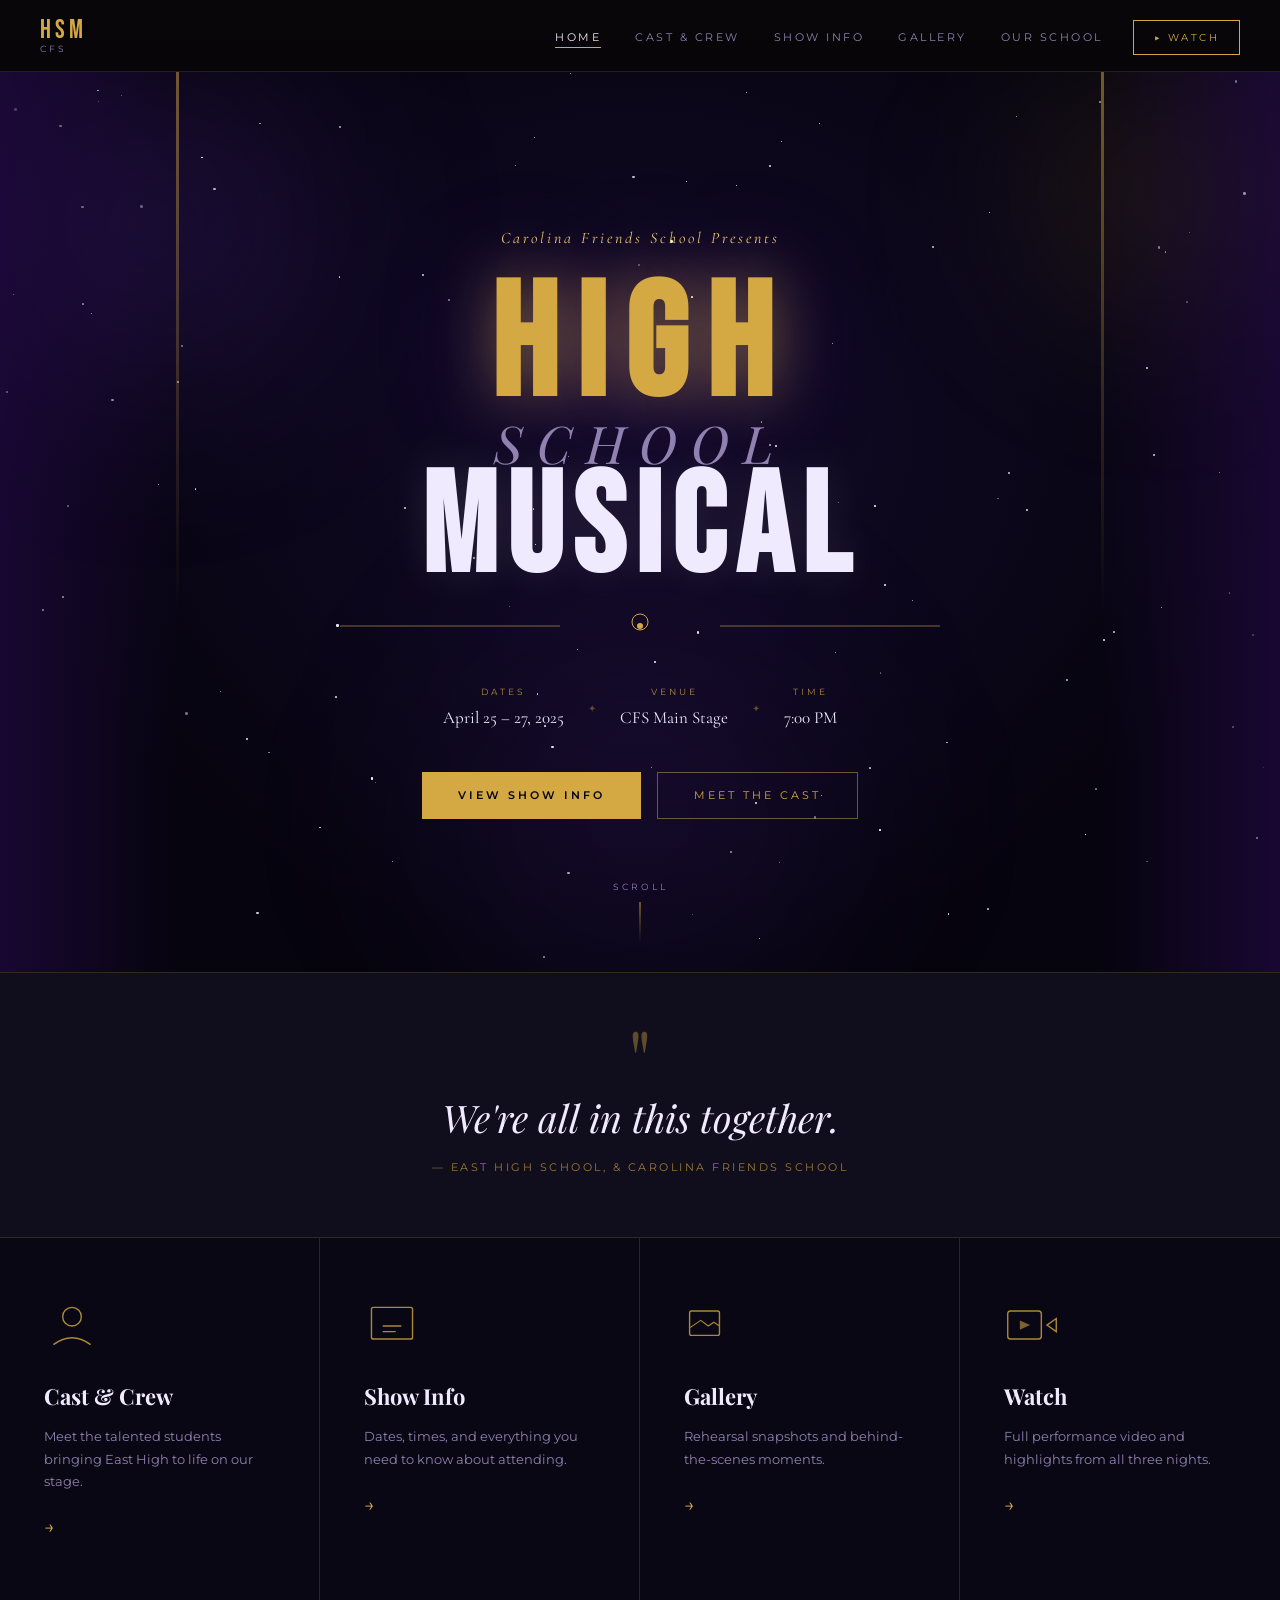
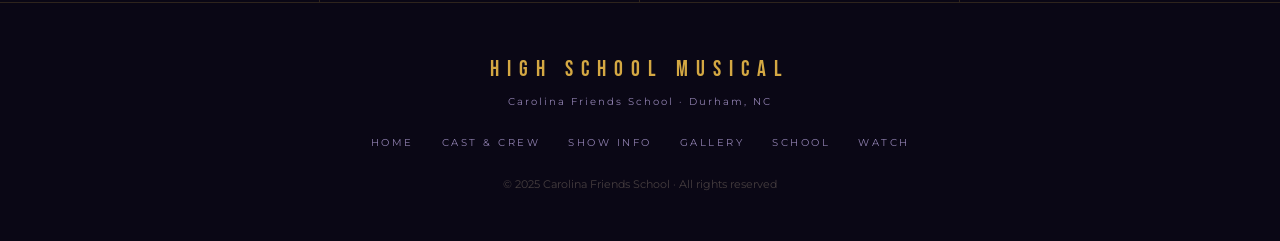
==== commit a875c4cd: "feat: add RSVP form handling and video player functionality - Implemented RSVP form validation and s" ====
--- a/index.html
+++ b/index.html
@@ -24,7 +24,7 @@
       <li><a href="#show" class="nav-link" data-page="show">Show Info</a></li>
       <li><a href="#gallery" class="nav-link" data-page="gallery">Gallery</a></li>
       <li><a href="#school" class="nav-link" data-page="school">Our School</a></li>
-      <li><a href="#show" class="nav-cta nav-link" data-page="show">Show Info</a></li>
+      <li><a href="#video" class="nav-cta nav-link" data-page="video">&#9654; Watch</a></li>
     </ul>
   </nav>
 
@@ -128,6 +128,18 @@
         <p>Rehearsal snapshots and behind-the-scenes moments.</p>
         <span class="tile-arrow">→</span>
       </div>
+      <div class="feature-tile" onclick="location.hash='video'">
+        <div class="tile-icon">
+          <svg viewBox="0 0 60 60" xmlns="http://www.w3.org/2000/svg">
+            <rect x="4" y="14" width="36" height="30" rx="3" fill="none" stroke="currentColor" stroke-width="1.5"/>
+            <polygon points="46,29 56,22 56,36" fill="none" stroke="currentColor" stroke-width="1.5"/>
+            <polygon points="17,24 17,34 28,29" fill="currentColor" opacity="0.7"/>
+          </svg>
+        </div>
+        <h3>Watch</h3>
+        <p>Full performance video and highlights from all three nights.</p>
+        <span class="tile-arrow">→</span>
+      </div>
     </div>
   </section>
 
@@ -144,6 +156,7 @@
     <div class="cast-section">
       <h3 class="section-label">Principal Cast</h3>
       <div class="cast-grid">
+
         <div class="cast-card">
           <div class="cast-avatar" style="--hue:220">
             <svg viewBox="0 0 80 80" xmlns="http://www.w3.org/2000/svg">
@@ -154,8 +167,11 @@
           <div class="cast-info">
             <h4 class="cast-name">Troy Bolton</h4>
             <p class="cast-actor">Alex Rivera</p>
-          </div>
-        </div>
+            <p class="cast-desc">The basketball captain who discovers an unexpected love for singing and must choose between two worlds.</p>
+          </div>
+          <span class="cast-role-tag">Lead</span>
+        </div>
+
         <div class="cast-card">
           <div class="cast-avatar" style="--hue:340">
             <svg viewBox="0 0 80 80" xmlns="http://www.w3.org/2000/svg">
@@ -166,7 +182,168 @@
           <div class="cast-info">
             <h4 class="cast-name">Gabriella Montez</h4>
             <p class="cast-actor">Sofia Chen</p>
-          </div>
+            <p class="cast-desc">The brilliant new girl who finds courage in music and an unlikely connection with Troy.</p>
+          </div>
+          <span class="cast-role-tag">Lead</span>
+        </div>
+
+        <div class="cast-card">
+          <div class="cast-avatar" style="--hue:310">
+            <svg viewBox="0 0 80 80" xmlns="http://www.w3.org/2000/svg">
+              <circle cx="40" cy="28" r="16" fill="rgba(255,255,255,0.15)"/>
+              <text x="40" y="34" text-anchor="middle" fill="rgba(255,255,255,0.9)" font-size="18">S</text>
+            </svg>
+          </div>
+          <div class="cast-info">
+            <h4 class="cast-name">Sharpay Evans</h4>
+            <p class="cast-actor">Maya Patel</p>
+            <p class="cast-desc">East High's reigning drama queen who will stop at nothing to keep the spotlight to herself.</p>
+          </div>
+          <span class="cast-role-tag">Supporting</span>
+        </div>
+
+        <div class="cast-card">
+          <div class="cast-avatar" style="--hue:170">
+            <svg viewBox="0 0 80 80" xmlns="http://www.w3.org/2000/svg">
+              <circle cx="40" cy="28" r="16" fill="rgba(255,255,255,0.15)"/>
+              <text x="40" y="34" text-anchor="middle" fill="rgba(255,255,255,0.9)" font-size="18">R</text>
+            </svg>
+          </div>
+          <div class="cast-info">
+            <h4 class="cast-name">Ryan Evans</h4>
+            <p class="cast-actor">Jordan Blake</p>
+            <p class="cast-desc">Sharpay's choreographer twin with hidden depths, a big heart, and an even bigger hat collection.</p>
+          </div>
+          <span class="cast-role-tag">Supporting</span>
+        </div>
+
+        <div class="cast-card">
+          <div class="cast-avatar" style="--hue:30">
+            <svg viewBox="0 0 80 80" xmlns="http://www.w3.org/2000/svg">
+              <circle cx="40" cy="28" r="16" fill="rgba(255,255,255,0.15)"/>
+              <text x="40" y="34" text-anchor="middle" fill="rgba(255,255,255,0.9)" font-size="18">C</text>
+            </svg>
+          </div>
+          <div class="cast-info">
+            <h4 class="cast-name">Chad Danforth</h4>
+            <p class="cast-actor">Marcus Williams</p>
+            <p class="cast-desc">Troy's fiercely loyal best friend who believes basketball is the only game worth playing — until it isn't.</p>
+          </div>
+          <span class="cast-role-tag">Supporting</span>
+        </div>
+
+        <div class="cast-card">
+          <div class="cast-avatar" style="--hue:150">
+            <svg viewBox="0 0 80 80" xmlns="http://www.w3.org/2000/svg">
+              <circle cx="40" cy="28" r="16" fill="rgba(255,255,255,0.15)"/>
+              <text x="40" y="34" text-anchor="middle" fill="rgba(255,255,255,0.9)" font-size="18">T</text>
+            </svg>
+          </div>
+          <div class="cast-info">
+            <h4 class="cast-name">Taylor McKessie</h4>
+            <p class="cast-actor">Nia Johnson</p>
+            <p class="cast-desc">Academic all-star and Gabriella's quick-witted best friend who always has a plan.</p>
+          </div>
+          <span class="cast-role-tag">Supporting</span>
+        </div>
+
+        <div class="cast-card">
+          <div class="cast-avatar" style="--hue:260">
+            <svg viewBox="0 0 80 80" xmlns="http://www.w3.org/2000/svg">
+              <circle cx="40" cy="28" r="16" fill="rgba(255,255,255,0.15)"/>
+              <text x="40" y="34" text-anchor="middle" fill="rgba(255,255,255,0.9)" font-size="18">K</text>
+            </svg>
+          </div>
+          <div class="cast-info">
+            <h4 class="cast-name">Kelsi Nielsen</h4>
+            <p class="cast-actor">Emma Torres</p>
+            <p class="cast-desc">The shy but talented pianist and composer behind every song, finally finding her voice.</p>
+          </div>
+          <span class="cast-role-tag">Supporting</span>
+        </div>
+
+        <div class="cast-card">
+          <div class="cast-avatar" style="--hue:45">
+            <svg viewBox="0 0 80 80" xmlns="http://www.w3.org/2000/svg">
+              <circle cx="40" cy="28" r="16" fill="rgba(255,255,255,0.15)"/>
+              <text x="40" y="34" text-anchor="middle" fill="rgba(255,255,255,0.9)" font-size="18">Z</text>
+            </svg>
+          </div>
+          <div class="cast-info">
+            <h4 class="cast-name">Zeke Baylor</h4>
+            <p class="cast-actor">Sam Park</p>
+            <p class="cast-desc">A star on the basketball court with a secret passion for baking — and a not-so-secret crush on Sharpay.</p>
+          </div>
+          <span class="cast-role-tag">Supporting</span>
+        </div>
+
+        <div class="cast-card">
+          <div class="cast-avatar" style="--hue:280">
+            <svg viewBox="0 0 80 80" xmlns="http://www.w3.org/2000/svg">
+              <circle cx="40" cy="28" r="16" fill="rgba(255,255,255,0.15)"/>
+              <text x="40" y="34" text-anchor="middle" fill="rgba(255,255,255,0.9)" font-size="18">D</text>
+            </svg>
+          </div>
+          <div class="cast-info">
+            <h4 class="cast-name">Ms. Darbus</h4>
+            <p class="cast-actor">Lily Nguyen</p>
+            <p class="cast-desc">East High's formidable drama teacher, uncompromising director, and unexpected champion of the arts.</p>
+          </div>
+          <span class="cast-role-tag">Supporting</span>
+        </div>
+
+        <div class="cast-card">
+          <div class="cast-avatar" style="--hue:200">
+            <svg viewBox="0 0 80 80" xmlns="http://www.w3.org/2000/svg">
+              <circle cx="40" cy="28" r="16" fill="rgba(255,255,255,0.15)"/>
+              <text x="40" y="34" text-anchor="middle" fill="rgba(255,255,255,0.9)" font-size="18">B</text>
+            </svg>
+          </div>
+          <div class="cast-info">
+            <h4 class="cast-name">Coach Bolton</h4>
+            <p class="cast-actor">Devon Harris</p>
+            <p class="cast-desc">Troy's dad, head basketball coach, and a man slowly learning that winning isn't everything.</p>
+          </div>
+          <span class="cast-role-tag">Supporting</span>
+        </div>
+
+      </div>
+    </div>
+
+    <div class="crew-section">
+      <h3 class="section-label">Production Team</h3>
+      <div class="crew-grid">
+        <div class="crew-item">
+          <span class="crew-role">Director</span>
+          <span class="crew-name">Ms. Sarah Whitmore</span>
+        </div>
+        <div class="crew-item">
+          <span class="crew-role">Musical Director</span>
+          <span class="crew-name">Mr. James Okafor</span>
+        </div>
+        <div class="crew-item">
+          <span class="crew-role">Choreographer</span>
+          <span class="crew-name">Ms. Dana Kim</span>
+        </div>
+        <div class="crew-item">
+          <span class="crew-role">Stage Manager</span>
+          <span class="crew-name">Priya Sharma</span>
+        </div>
+        <div class="crew-item">
+          <span class="crew-role">Set Design</span>
+          <span class="crew-name">CFS Art Department</span>
+        </div>
+        <div class="crew-item">
+          <span class="crew-role">Costume Design</span>
+          <span class="crew-name">Ms. Rebecca Lowe</span>
+        </div>
+        <div class="crew-item">
+          <span class="crew-role">Lighting Design</span>
+          <span class="crew-name">Tyler Osei</span>
+        </div>
+        <div class="crew-item">
+          <span class="crew-role">Sound Engineer</span>
+          <span class="crew-name">Chris Patel</span>
         </div>
       </div>
     </div>
@@ -188,12 +365,16 @@
           <h3>Performance Dates</h3>
           <div class="date-list">
             <div class="date-item">
-              <div class="date-box"><span class="date-month">APR</span><span class="date-num">25</span></div>
+              <div class="date-box"><span class="date-month">APR</span><span class="date-num">25</span><span class="date-day">FRI</span></div>
               <div class="date-details"><p class="date-time">7:00 PM</p><p class="date-note">Opening Night</p></div>
             </div>
             <div class="date-item">
-              <div class="date-box"><span class="date-month">APR</span><span class="date-num">26</span></div>
-              <div class="date-details"><p class="date-time">7:00 PM</p><p class="date-note">Evening Performance</p></div>
+              <div class="date-box"><span class="date-month">APR</span><span class="date-num">26</span><span class="date-day">SAT</span></div>
+              <div class="date-details"><p class="date-time">7:00 PM</p><p class="date-note">Saturday Evening</p></div>
+            </div>
+            <div class="date-item">
+              <div class="date-box"><span class="date-month">APR</span><span class="date-num">27</span><span class="date-day">SUN</span></div>
+              <div class="date-details"><p class="date-time">2:00 PM</p><p class="date-note">Closing Matinee</p></div>
             </div>
           </div>
         </div>
@@ -206,10 +387,53 @@
       </div>
       <div class="show-right">
         <div class="ticket-card">
-          <div class="ticket-main">
-            <h3>RSVP for Tickets</h3>
-            <button class="btn-ticket" onclick="showToast('Tickets will be available soon!', 'success')">Notify Me</button>
-          </div>
+          <div class="ticket-header">
+            <div class="ticket-logo">🎭</div>
+            <h3>Reserve Your Seats</h3>
+            <p>General admission &mdash; first come, first seated</p>
+          </div>
+          <div class="ticket-prices">
+            <div class="price-row highlight">
+              <span class="price-label">General Admission</span>
+              <span class="price-amount">Free</span>
+            </div>
+            <div class="price-row">
+              <span class="price-label">Suggested Donation</span>
+              <span class="price-amount">$10&ndash;$20</span>
+            </div>
+          </div>
+          <div class="ticket-form">
+            <div class="form-group">
+              <label for="ticket-name">Your Name</label>
+              <input type="text" id="ticket-name" placeholder="Jane Smith" />
+            </div>
+            <div class="form-group">
+              <label for="ticket-email">Email Address</label>
+              <input type="email" id="ticket-email" placeholder="jane@example.com" />
+            </div>
+            <div class="form-row">
+              <div class="form-group">
+                <label for="ticket-date">Performance</label>
+                <select id="ticket-date">
+                  <option value="">Select night&hellip;</option>
+                  <option value="apr25">Apr 25 &mdash; Opening Night</option>
+                  <option value="apr26">Apr 26 &mdash; Saturday Evening</option>
+                  <option value="apr27">Apr 27 &mdash; Closing Matinee</option>
+                </select>
+              </div>
+              <div class="form-group">
+                <label for="ticket-seats">Seats</label>
+                <select id="ticket-seats">
+                  <option value="1">1</option>
+                  <option value="2">2</option>
+                  <option value="3">3</option>
+                  <option value="4">4+</option>
+                </select>
+              </div>
+            </div>
+            <button class="btn-ticket" onclick="handleRsvp()">Reserve My Spot</button>
+          </div>
+          <p class="ticket-note">Doors open 30 min before showtime. Arrive early for best seating.</p>
         </div>
       </div>
     </div>
@@ -219,16 +443,138 @@
     <div class="page-hero gallery-hero">
       <div class="page-hero-bg"></div>
       <div class="page-hero-content">
+        <p class="page-eyebrow">Behind the Scenes</p>
         <h2 class="page-title">Gallery</h2>
-      </div>
-    </div>
+        <div class="page-title-deco"></div>
+      </div>
+    </div>
+    <p class="gallery-intro">A look behind the curtain &mdash; rehearsals, costumes, and the moments that make it magic.</p>
     <div class="gallery-grid">
-       <div class="gallery-item" style="--accent:#d4a843">
-         <div class="gallery-img">
-           <svg viewBox="0 0 400 280"><rect width="400" height="280" fill="#08041a"/><text x="200" y="140" text-anchor="middle" fill="#d4a843">Rehearsal</text></svg>
-         </div>
-         <div class="gallery-caption">Opening Night Rehearsal</div>
-       </div>
+
+      <div class="gallery-item tall" style="--accent:#d4a843">
+        <div class="gallery-img">
+          <svg viewBox="0 0 400 560" xmlns="http://www.w3.org/2000/svg" preserveAspectRatio="xMidYMid slice">
+            <rect width="400" height="560" fill="#08041a"/>
+            <polygon points="200,0 60,560 340,560" fill="rgba(212,168,67,0.05)"/>
+            <ellipse cx="200" cy="495" rx="70" ry="20" fill="rgba(212,168,67,0.18)"/>
+            <rect x="182" y="340" width="36" height="155" rx="4" fill="rgba(255,255,255,0.17)"/>
+            <circle cx="200" cy="318" r="28" fill="rgba(255,255,255,0.19)"/>
+            <circle cx="80" cy="60" r="1.5" fill="white" opacity="0.45"/>
+            <circle cx="330" cy="100" r="1" fill="white" opacity="0.4"/>
+            <circle cx="140" cy="35" r="1" fill="white" opacity="0.55"/>
+            <circle cx="295" cy="75" r="1.5" fill="white" opacity="0.3"/>
+            <circle cx="350" cy="200" r="1" fill="white" opacity="0.35"/>
+          </svg>
+        </div>
+        <div class="gallery-caption">Centre Stage &mdash; Troy's Spotlight Moment</div>
+      </div>
+
+      <div class="gallery-item" style="--accent:#7c3aed">
+        <div class="gallery-img">
+          <svg viewBox="0 0 400 280" xmlns="http://www.w3.org/2000/svg" preserveAspectRatio="xMidYMid slice">
+            <rect width="400" height="280" fill="#08041a"/>
+            <rect x="0" y="0" width="55" height="280" fill="rgba(120,20,40,0.5)"/>
+            <rect x="345" y="0" width="55" height="280" fill="rgba(120,20,40,0.5)"/>
+            <line x1="0" y1="252" x2="400" y2="252" stroke="rgba(212,168,67,0.2)" stroke-width="1"/>
+            <rect x="152" y="185" width="22" height="67" rx="3" fill="rgba(255,255,255,0.17)"/>
+            <circle cx="163" cy="167" r="19" fill="rgba(255,255,255,0.19)"/>
+            <rect x="214" y="192" width="22" height="60" rx="3" fill="rgba(255,220,100,0.17)"/>
+            <circle cx="225" cy="174" r="18" fill="rgba(255,220,100,0.22)"/>
+          </svg>
+        </div>
+        <div class="gallery-caption">Troy & Gabriella &mdash; Act I Rehearsal</div>
+      </div>
+
+      <div class="gallery-item" style="--accent:#c8274a">
+        <div class="gallery-img">
+          <svg viewBox="0 0 400 280" xmlns="http://www.w3.org/2000/svg" preserveAspectRatio="xMidYMid slice">
+            <rect width="400" height="280" fill="#08041a"/>
+            <rect x="0" y="0" width="400" height="280" fill="rgba(200,39,74,0.05)"/>
+            <circle cx="200" cy="140" r="80" fill="none" stroke="rgba(200,39,74,0.18)" stroke-width="1"/>
+            <rect x="176" y="126" width="48" height="114" rx="3" fill="rgba(255,255,255,0.14)"/>
+            <circle cx="200" cy="108" r="22" fill="rgba(255,255,255,0.19)"/>
+            <rect x="148" y="140" width="20" height="68" rx="2" fill="rgba(255,100,160,0.2)"/>
+            <rect x="232" y="140" width="20" height="68" rx="2" fill="rgba(255,100,160,0.2)"/>
+            <text x="200" y="50" text-anchor="middle" fill="rgba(200,39,74,0.45)" font-size="10" letter-spacing="3" font-family="sans-serif">SHARPAY</text>
+          </svg>
+        </div>
+        <div class="gallery-caption">Sharpay's Showstopping Audition</div>
+      </div>
+
+      <div class="gallery-item wide" style="--accent:#d4a843">
+        <div class="gallery-img">
+          <svg viewBox="0 0 800 280" xmlns="http://www.w3.org/2000/svg" preserveAspectRatio="xMidYMid slice">
+            <rect width="800" height="280" fill="#08041a"/>
+            <rect x="0" y="0" width="75" height="280" fill="rgba(100,15,30,0.55)"/>
+            <rect x="725" y="0" width="75" height="280" fill="rgba(100,15,30,0.55)"/>
+            <line x1="0" y1="252" x2="800" y2="252" stroke="rgba(212,168,67,0.28)" stroke-width="1.5"/>
+            <ellipse cx="400" cy="256" rx="290" ry="12" fill="rgba(212,168,67,0.1)"/>
+            <rect x="92" y="192" width="18" height="60" rx="2" fill="rgba(255,255,255,0.15)"/><circle cx="101" cy="175" r="15" fill="rgba(255,255,255,0.19)"/>
+            <rect x="148" y="198" width="18" height="54" rx="2" fill="rgba(255,220,100,0.18)"/><circle cx="157" cy="182" r="14" fill="rgba(255,220,100,0.22)"/>
+            <rect x="203" y="194" width="18" height="58" rx="2" fill="rgba(200,39,74,0.28)"/><circle cx="212" cy="178" r="15" fill="rgba(200,39,74,0.32)"/>
+            <rect x="260" y="200" width="18" height="52" rx="2" fill="rgba(255,255,255,0.14)"/><circle cx="269" cy="184" r="14" fill="rgba(255,255,255,0.18)"/>
+            <rect x="318" y="186" width="22" height="66" rx="2" fill="rgba(124,58,237,0.32)"/><circle cx="329" cy="168" r="17" fill="rgba(124,58,237,0.38)"/>
+            <rect x="382" y="188" width="22" height="64" rx="2" fill="rgba(255,255,255,0.14)"/><circle cx="393" cy="170" r="17" fill="rgba(255,255,255,0.18)"/>
+            <rect x="444" y="196" width="18" height="56" rx="2" fill="rgba(212,168,67,0.28)"/><circle cx="453" cy="180" r="15" fill="rgba(212,168,67,0.32)"/>
+            <rect x="500" y="192" width="18" height="60" rx="2" fill="rgba(255,255,255,0.14)"/><circle cx="509" cy="176" r="15" fill="rgba(255,255,255,0.18)"/>
+            <rect x="556" y="200" width="18" height="52" rx="2" fill="rgba(200,39,74,0.22)"/><circle cx="565" cy="184" r="14" fill="rgba(200,39,74,0.26)"/>
+            <rect x="610" y="194" width="18" height="58" rx="2" fill="rgba(255,220,100,0.18)"/><circle cx="619" cy="178" r="15" fill="rgba(255,220,100,0.22)"/>
+            <rect x="665" y="192" width="18" height="60" rx="2" fill="rgba(255,255,255,0.14)"/><circle cx="674" cy="176" r="14" fill="rgba(255,255,255,0.18)"/>
+            <text x="400" y="40" text-anchor="middle" fill="rgba(212,168,67,0.35)" font-size="11" letter-spacing="5" font-family="sans-serif">THE FULL COMPANY</text>
+          </svg>
+        </div>
+        <div class="gallery-caption">The Full Company &mdash; Curtain Call</div>
+      </div>
+
+      <div class="gallery-item" style="--accent:#7c3aed">
+        <div class="gallery-img">
+          <svg viewBox="0 0 400 280" xmlns="http://www.w3.org/2000/svg" preserveAspectRatio="xMidYMid slice">
+            <rect width="400" height="280" fill="#08041a"/>
+            <rect x="0" y="0" width="400" height="280" fill="rgba(124,58,237,0.04)"/>
+            <line x1="40" y1="258" x2="360" y2="258" stroke="rgba(124,58,237,0.25)" stroke-width="1"/>
+            <rect x="108" y="182" width="22" height="76" rx="3" fill="rgba(255,255,255,0.17)"/><circle cx="119" cy="163" r="21" fill="rgba(255,255,255,0.19)"/>
+            <rect x="176" y="198" width="20" height="60" rx="3" fill="rgba(124,58,237,0.28)"/><circle cx="186" cy="180" r="18" fill="rgba(124,58,237,0.32)"/>
+            <rect x="240" y="186" width="22" height="72" rx="3" fill="rgba(255,220,100,0.18)"/><circle cx="251" cy="167" r="20" fill="rgba(255,220,100,0.22)"/>
+            <path d="M119,163 Q186,130 251,167" fill="none" stroke="rgba(212,168,67,0.2)" stroke-width="1"/>
+            <text x="200" y="50" text-anchor="middle" fill="rgba(124,58,237,0.45)" font-size="10" letter-spacing="3" font-family="sans-serif">DANCE REHEARSAL</text>
+          </svg>
+        </div>
+        <div class="gallery-caption">Choreography &mdash; &ldquo;We're All in This Together&rdquo;</div>
+      </div>
+
+      <div class="gallery-item" style="--accent:#d4a843">
+        <div class="gallery-img">
+          <svg viewBox="0 0 400 280" xmlns="http://www.w3.org/2000/svg" preserveAspectRatio="xMidYMid slice">
+            <rect width="400" height="280" fill="#08041a"/>
+            <rect x="30" y="55" width="340" height="200" rx="3" fill="rgba(212,168,67,0.04)" stroke="rgba(212,168,67,0.1)" stroke-width="1"/>
+            <rect x="50" y="75" width="140" height="160" rx="2" fill="rgba(212,168,67,0.07)"/>
+            <rect x="210" y="75" width="140" height="160" rx="2" fill="rgba(212,168,67,0.07)"/>
+            <circle cx="120" cy="155" r="18" fill="rgba(255,255,255,0.14)"/>
+            <circle cx="280" cy="155" r="18" fill="rgba(255,255,255,0.14)"/>
+            <text x="200" y="42" text-anchor="middle" fill="rgba(212,168,67,0.38)" font-size="10" letter-spacing="3" font-family="sans-serif">BACKSTAGE</text>
+          </svg>
+        </div>
+        <div class="gallery-caption">Backstage &mdash; Ready for Showtime</div>
+      </div>
+
+      <div class="gallery-item" style="--accent:#c8274a">
+        <div class="gallery-img">
+          <svg viewBox="0 0 400 280" xmlns="http://www.w3.org/2000/svg" preserveAspectRatio="xMidYMid slice">
+            <rect width="400" height="280" fill="#08041a"/>
+            <circle cx="200" cy="140" r="80" fill="none" stroke="rgba(212,168,67,0.1)" stroke-width="1"/>
+            <path d="M200,60 L200,220" stroke="rgba(212,168,67,0.12)" stroke-width="1"/>
+            <path d="M120,140 L280,140" stroke="rgba(212,168,67,0.12)" stroke-width="1"/>
+            <circle cx="200" cy="140" r="4" fill="rgba(212,168,67,0.6)"/>
+            <path d="M158,98 C170,82 186,77 200,79 C214,77 230,82 242,98" fill="none" stroke="rgba(212,168,67,0.32)" stroke-width="1.5"/>
+            <path d="M152,112 L248,112" stroke="rgba(212,168,67,0.18)" stroke-width="1"/>
+            <path d="M160,126 L240,126" stroke="rgba(212,168,67,0.18)" stroke-width="1"/>
+            <path d="M168,140 L232,140" stroke="rgba(212,168,67,0.18)" stroke-width="1"/>
+            <text x="200" y="46" text-anchor="middle" fill="rgba(212,168,67,0.4)" font-size="10" letter-spacing="3" font-family="sans-serif">DIRECTOR'S NOTES</text>
+          </svg>
+        </div>
+        <div class="gallery-caption">Ms. Darbus Reviews Act II</div>
+      </div>
+
     </div>
   </section>
 
@@ -236,11 +582,169 @@
     <div class="page-hero school-hero">
       <div class="page-hero-bg"></div>
       <div class="page-hero-content">
+        <p class="page-eyebrow">Est. 1962</p>
         <h2 class="page-title">Our School</h2>
+        <div class="page-title-deco"></div>
       </div>
     </div>
     <div class="school-content">
-       <p>Carolina Friends School is a Quaker independent school in Durham, NC.</p>
+      <div class="school-intro">
+        <div class="school-intro-text">
+          <h3>A Community Built on Friendship &amp; Courage</h3>
+          <p>Carolina Friends School is a Quaker independent school in Durham, NC. Founded in 1962, CFS provides a PreK&ndash;12 education grounded in the belief that there is &ldquo;that of God&rdquo; in every person &mdash; that each child holds inherent worth and potential.</p>
+          <p>Our performing arts program invites students to find their authentic voices on stage and in life. High School Musical is a celebration of everything this community stands for: courage, genuine connection, and the joy of showing up fully as yourself.</p>
+        </div>
+        <div class="school-emblem">
+          <svg viewBox="0 0 180 180" xmlns="http://www.w3.org/2000/svg">
+            <circle cx="90" cy="90" r="82" fill="none" stroke="rgba(212,168,67,0.25)" stroke-width="1"/>
+            <circle cx="90" cy="90" r="64" fill="none" stroke="rgba(212,168,67,0.12)" stroke-width="1"/>
+            <text x="90" y="80" text-anchor="middle" fill="rgba(212,168,67,0.75)" font-family="Georgia,serif" font-size="12" letter-spacing="3">CAROLINA</text>
+            <text x="90" y="97" text-anchor="middle" fill="rgba(212,168,67,0.75)" font-family="Georgia,serif" font-size="11" letter-spacing="3">FRIENDS</text>
+            <text x="90" y="114" text-anchor="middle" fill="rgba(212,168,67,0.75)" font-family="Georgia,serif" font-size="10" letter-spacing="3">SCHOOL</text>
+            <text x="90" y="58" text-anchor="middle" fill="rgba(212,168,67,0.35)" font-size="18">✦</text>
+            <text x="90" y="145" text-anchor="middle" fill="rgba(212,168,67,0.35)" font-size="18">✦</text>
+          </svg>
+        </div>
+      </div>
+
+      <div class="school-values">
+        <h3 class="section-label">Our Values</h3>
+        <div class="values-grid">
+          <div class="value-card">
+            <span class="value-icon">✦</span>
+            <h4>Community</h4>
+            <p>Everyone belongs here. We build a school family that celebrates each person's unique gifts and encourages genuine connection across differences.</p>
+          </div>
+          <div class="value-card">
+            <span class="value-icon">✦</span>
+            <h4>Integrity</h4>
+            <p>We speak truth and act with honesty &mdash; on stage, in class, and in all of life. Authenticity and trust are at the core of who we are.</p>
+          </div>
+          <div class="value-card">
+            <span class="value-icon">✦</span>
+            <h4>Creativity</h4>
+            <p>The arts are essential to learning at CFS. We believe imagination and expression are as vital as any academic pursuit &mdash; not an add-on but a foundation.</p>
+          </div>
+          <div class="value-card">
+            <span class="value-icon">✦</span>
+            <h4>Equality</h4>
+            <p>Every voice deserves to be heard. We are deeply committed to equity, inclusion, and genuine respect for every member of our community.</p>
+          </div>
+        </div>
+      </div>
+
+      <div class="school-facts">
+        <div class="fact-item">
+          <span class="fact-num">1962</span>
+          <span class="fact-label">Founded</span>
+        </div>
+        <div class="fact-divider"></div>
+        <div class="fact-item">
+          <span class="fact-num">600+</span>
+          <span class="fact-label">Students</span>
+        </div>
+        <div class="fact-divider"></div>
+        <div class="fact-item">
+          <span class="fact-num">PK&ndash;12</span>
+          <span class="fact-label">Grade Range</span>
+        </div>
+        <div class="fact-divider"></div>
+        <div class="fact-item">
+          <span class="fact-num">Durham</span>
+          <span class="fact-label">North Carolina</span>
+        </div>
+      </div>
+    </div>
+  </section>
+
+  <section class="page" id="video">
+    <div class="page-hero video-hero">
+      <div class="page-hero-bg"></div>
+      <div class="page-hero-content">
+        <p class="page-eyebrow">On Stage</p>
+        <h2 class="page-title">Watch</h2>
+        <div class="page-title-deco"></div>
+      </div>
+    </div>
+    <div class="video-section">
+
+      <div class="video-featured">
+        <!--
+          TO EMBED YOUR VIDEO:
+          - YouTube: grab the video ID from the URL (e.g. youtube.com/watch?v=XXXXX)
+            then replace VIDEO_ID_HERE below with that ID.
+          - Self-hosted on Cloudflare Pages: upload your .mp4 and replace the
+            <iframe> below with: <video src="your-file.mp4" controls></video>
+        -->
+        <div class="video-player-wrap">
+          <iframe
+            id="mainVideoFrame"
+            src="https://www.youtube-nocookie.com/embed/VIDEO_ID_HERE?rel=0&modestbranding=1"
+            title="High School Musical &mdash; CFS Performance"
+            frameborder="0"
+            allow="accelerometer; autoplay; clipboard-write; encrypted-media; gyroscope; picture-in-picture"
+            allowfullscreen>
+          </iframe>
+        </div>
+        <div class="video-info">
+          <p class="video-eyebrow">Featured</p>
+          <h3>Full Performance &mdash; April 25, 2025</h3>
+          <p>Watch the full opening night performance from the CFS Performing Arts Center. Clips from all three nights will be posted here after the production closes.</p>
+        </div>
+      </div>
+
+      <h3 class="section-label">Highlights</h3>
+      <div class="video-grid">
+
+        <div class="video-thumb" onclick="playVideo('VIDEO_ID_HERE')">
+          <div class="video-thumb-img">
+            <svg viewBox="0 0 320 180" xmlns="http://www.w3.org/2000/svg" preserveAspectRatio="xMidYMid slice">
+              <rect width="320" height="180" fill="#0a0715"/>
+              <rect width="320" height="180" fill="rgba(212,168,67,0.04)"/>
+              <circle cx="160" cy="90" r="52" fill="none" stroke="rgba(212,168,67,0.1)" stroke-width="1"/>
+              <polygon points="148,72 148,108 186,90" fill="rgba(212,168,67,0.65)"/>
+            </svg>
+            <div class="video-thumb-play">&#9654;</div>
+          </div>
+          <div class="video-thumb-info">
+            <p class="video-thumb-title">&ldquo;Start of Something New&rdquo; &mdash; Opening Number</p>
+            <span class="video-thumb-dur">3:42</span>
+          </div>
+        </div>
+
+        <div class="video-thumb" onclick="playVideo('VIDEO_ID_HERE')">
+          <div class="video-thumb-img">
+            <svg viewBox="0 0 320 180" xmlns="http://www.w3.org/2000/svg" preserveAspectRatio="xMidYMid slice">
+              <rect width="320" height="180" fill="#0a0715"/>
+              <rect width="320" height="180" fill="rgba(200,39,74,0.05)"/>
+              <circle cx="160" cy="90" r="52" fill="none" stroke="rgba(200,39,74,0.14)" stroke-width="1"/>
+              <polygon points="148,72 148,108 186,90" fill="rgba(212,168,67,0.65)"/>
+            </svg>
+            <div class="video-thumb-play">&#9654;</div>
+          </div>
+          <div class="video-thumb-info">
+            <p class="video-thumb-title">&ldquo;Bop to the Top&rdquo; &mdash; Sharpay &amp; Ryan</p>
+            <span class="video-thumb-dur">4:18</span>
+          </div>
+        </div>
+
+        <div class="video-thumb" onclick="playVideo('VIDEO_ID_HERE')">
+          <div class="video-thumb-img">
+            <svg viewBox="0 0 320 180" xmlns="http://www.w3.org/2000/svg" preserveAspectRatio="xMidYMid slice">
+              <rect width="320" height="180" fill="#0a0715"/>
+              <rect width="320" height="180" fill="rgba(124,58,237,0.05)"/>
+              <circle cx="160" cy="90" r="52" fill="none" stroke="rgba(124,58,237,0.14)" stroke-width="1"/>
+              <polygon points="148,72 148,108 186,90" fill="rgba(212,168,67,0.65)"/>
+            </svg>
+            <div class="video-thumb-play">&#9654;</div>
+          </div>
+          <div class="video-thumb-info">
+            <p class="video-thumb-title">&ldquo;We're All in This Together&rdquo; &mdash; Finale</p>
+            <span class="video-thumb-dur">6:05</span>
+          </div>
+        </div>
+
+      </div>
     </div>
   </section>
 
@@ -248,15 +752,17 @@
     <div class="footer-inner">
       <div class="footer-logo">
         <span>HIGH SCHOOL MUSICAL</span>
+        <span class="footer-sub">Carolina Friends School &middot; Durham, NC</span>
       </div>
       <div class="footer-links">
         <a href="#home">Home</a>
-        <a href="#cast">Cast</a>
+        <a href="#cast">Cast &amp; Crew</a>
         <a href="#show">Show Info</a>
         <a href="#gallery">Gallery</a>
         <a href="#school">School</a>
-      </div>
-      <p class="footer-copy">© 2026 Carolina Friends School</p>
+        <a href="#video">Watch</a>
+      </div>
+      <p class="footer-copy">&copy; 2025 Carolina Friends School &middot; All rights reserved</p>
     </div>
   </footer>
 
--- a/styles.css
+++ b/styles.css
@@ -31,7 +31,6 @@
 
 /* ---- Reset ---- */
 *, *::before, *::after { box-sizing: border-box; margin: 0; padding: 0; }
-html { scroll-behavior: smooth; }
 body {
   background: var(--black);
   color: var(--text);
@@ -437,7 +436,7 @@
 /* Home Feature Tiles */
 .home-features {
   display: grid;
-  grid-template-columns: repeat(3, 1fr);
+  grid-template-columns: repeat(4, 1fr);
   gap: 0;
   background: var(--deep);
 }
@@ -1059,6 +1058,115 @@
 }
 .footer-links a:hover { color: var(--gold); }
 .footer-copy { font-size: 11px; color: rgba(160,144,128,0.4); }
+
+/* ============================================
+   VIDEO PAGE
+============================================ */
+.video-hero .page-hero-bg { background: radial-gradient(ellipse at center top, rgba(212,168,67,0.28) 0%, transparent 70%), linear-gradient(to bottom, transparent 40%, var(--black)); }
+
+.video-section {
+  max-width: 1100px;
+  margin: 0 auto;
+  padding: 60px 60px 80px;
+}
+
+.video-featured { margin-bottom: 60px; }
+
+/* 16:9 responsive container — works for YouTube <iframe> and <video> */
+.video-player-wrap {
+  position: relative;
+  padding-bottom: 56.25%;
+  height: 0;
+  overflow: hidden;
+  background: var(--surface);
+  border: 1px solid var(--gold-dim);
+}
+.video-player-wrap iframe,
+.video-player-wrap video {
+  position: absolute;
+  top: 0; left: 0;
+  width: 100%; height: 100%;
+  border: none;
+}
+
+.video-info { padding: 28px 0 0; }
+.video-eyebrow {
+  font-size: 9px;
+  letter-spacing: 3px;
+  text-transform: uppercase;
+  color: var(--gold);
+  margin-bottom: 8px;
+}
+.video-info h3 {
+  font-family: var(--ff-display);
+  font-size: 26px;
+  font-weight: 700;
+  color: var(--text);
+  margin-bottom: 10px;
+}
+.video-info p { font-size: 14px; color: var(--text-muted); line-height: 1.8; }
+
+.video-grid {
+  display: grid;
+  grid-template-columns: repeat(auto-fill, minmax(300px, 1fr));
+  gap: 16px;
+  margin-bottom: 40px;
+}
+
+.video-thumb {
+  background: var(--surface);
+  border: 1px solid var(--gold-dim);
+  overflow: hidden;
+  cursor: pointer;
+  transition: background 0.2s, border-color 0.2s;
+}
+.video-thumb:hover { background: var(--surface2); border-color: rgba(201,168,76,0.35); }
+
+.video-thumb-img {
+  position: relative;
+  overflow: hidden;
+}
+.video-thumb-img svg { display: block; width: 100%; }
+
+.video-thumb-play {
+  position: absolute;
+  top: 50%; left: 50%;
+  transform: translate(-50%, -50%);
+  width: 46px; height: 46px;
+  background: rgba(212,168,67,0.85);
+  color: var(--black);
+  display: flex;
+  align-items: center;
+  justify-content: center;
+  font-size: 16px;
+  border-radius: 50%;
+  pointer-events: none;
+  transition: background 0.2s, transform 0.2s;
+}
+.video-thumb:hover .video-thumb-play {
+  background: var(--gold-light);
+  transform: translate(-50%, -50%) scale(1.1);
+}
+
+.video-thumb-info {
+  padding: 14px 18px 18px;
+  display: flex;
+  justify-content: space-between;
+  align-items: flex-start;
+  gap: 12px;
+}
+.video-thumb-title {
+  font-family: var(--ff-display);
+  font-size: 13px;
+  color: var(--text);
+  line-height: 1.4;
+}
+.video-thumb-dur {
+  font-size: 11px;
+  color: var(--text-muted);
+  letter-spacing: 1px;
+  flex-shrink: 0;
+}
 
 /* ============================================
    ANIMATIONS
@@ -1083,7 +1191,7 @@
   .nav-cta { margin: 16px 0 0; text-align: center; display: block; }
   .nav-hamburger { display: flex; }
   .hero-title-deco { display: none; }
-  .home-features { grid-template-columns: 1fr; }
+  .home-features { grid-template-columns: repeat(2, 1fr); }
   .feature-tile { border-right: none; border-bottom: 1px solid var(--gold-dim); }
   .show-content { grid-template-columns: 1fr; }
   .gallery-grid { grid-template-columns: 1fr 1fr; padding: 0 20px 60px; }
@@ -1092,7 +1200,7 @@
   .values-grid { grid-template-columns: repeat(2, 1fr); }
   .school-intro { grid-template-columns: 1fr; }
   .school-emblem { display: none; }
-  .cast-section, .crew-section, .school-content { padding-left: 24px; padding-right: 24px; }
+  .cast-section, .crew-section, .school-content, .video-section { padding-left: 24px; padding-right: 24px; }
   .fact-divider { display: none; }
   .fact-item { padding: 14px 20px; }
 }
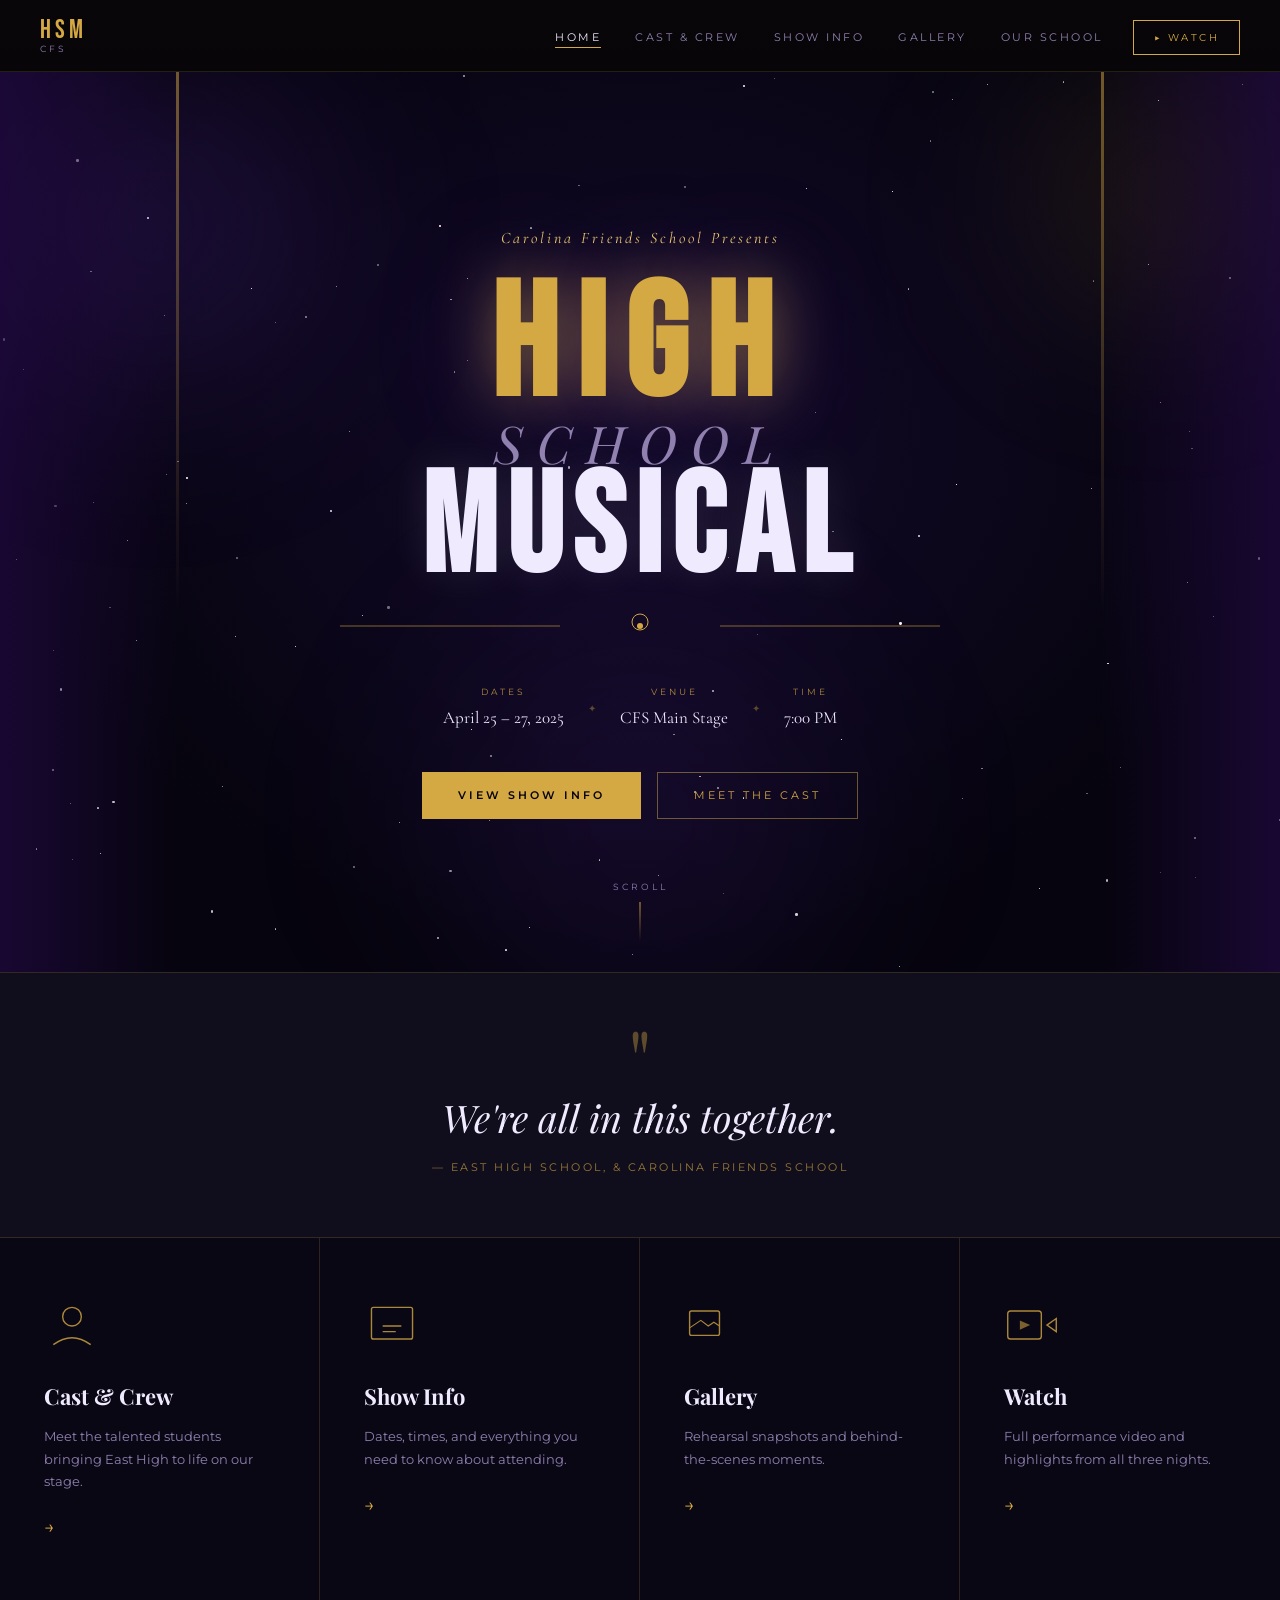
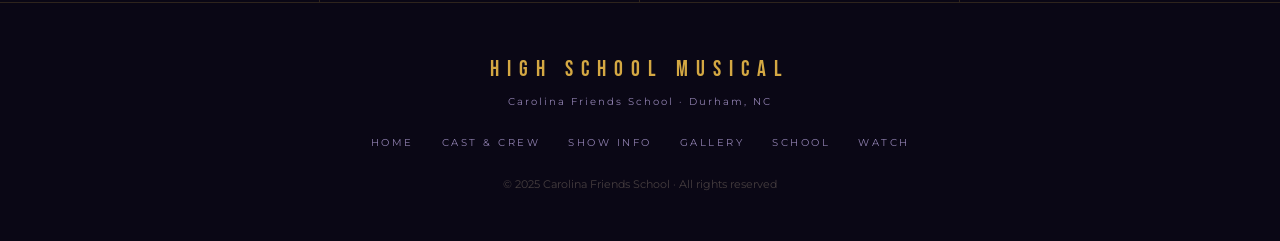
==== commit 08100d03: "feat: Implement API middleware for CORS and authentication - Added functions_middleware.js to handle" ====
--- a/index.html
+++ b/index.html
@@ -182,13 +182,13 @@
           <div class="cast-info">
             <h4 class="cast-name">Gabriella Montez</h4>
             <p class="cast-actor">Sofia Chen</p>
-            <p class="cast-desc">The brilliant new girl who finds courage in music and an unlikely connection with Troy.</p>
+            <p class="cast-desc">The brilliant new girl whose voice and heart captivate an entire school.</p>
           </div>
           <span class="cast-role-tag">Lead</span>
         </div>
 
         <div class="cast-card">
-          <div class="cast-avatar" style="--hue:310">
+          <div class="cast-avatar" style="--hue:45">
             <svg viewBox="0 0 80 80" xmlns="http://www.w3.org/2000/svg">
               <circle cx="40" cy="28" r="16" fill="rgba(255,255,255,0.15)"/>
               <text x="40" y="34" text-anchor="middle" fill="rgba(255,255,255,0.9)" font-size="18">S</text>
@@ -196,14 +196,14 @@
           </div>
           <div class="cast-info">
             <h4 class="cast-name">Sharpay Evans</h4>
-            <p class="cast-actor">Maya Patel</p>
-            <p class="cast-desc">East High's reigning drama queen who will stop at nothing to keep the spotlight to herself.</p>
+            <p class="cast-actor">Sasha Marks</p>
+            <p class="cast-desc">The drama queen who will stop at nothing to claim the spotlight as her own.</p>
           </div>
           <span class="cast-role-tag">Supporting</span>
         </div>
 
         <div class="cast-card">
-          <div class="cast-avatar" style="--hue:170">
+          <div class="cast-avatar" style="--hue:160">
             <svg viewBox="0 0 80 80" xmlns="http://www.w3.org/2000/svg">
               <circle cx="40" cy="28" r="16" fill="rgba(255,255,255,0.15)"/>
               <text x="40" y="34" text-anchor="middle" fill="rgba(255,255,255,0.9)" font-size="18">R</text>
@@ -211,8 +211,8 @@
           </div>
           <div class="cast-info">
             <h4 class="cast-name">Ryan Evans</h4>
-            <p class="cast-actor">Jordan Blake</p>
-            <p class="cast-desc">Sharpay's choreographer twin with hidden depths, a big heart, and an even bigger hat collection.</p>
+            <p class="cast-actor">Kalindi Hess</p>
+            <p class="cast-desc">Sharpay's twin and choreographer extraordinaire with hidden depths.</p>
           </div>
           <span class="cast-role-tag">Supporting</span>
         </div>
@@ -233,7 +233,7 @@
         </div>
 
         <div class="cast-card">
-          <div class="cast-avatar" style="--hue:150">
+          <div class="cast-avatar" style="--hue:10">
             <svg viewBox="0 0 80 80" xmlns="http://www.w3.org/2000/svg">
               <circle cx="40" cy="28" r="16" fill="rgba(255,255,255,0.15)"/>
               <text x="40" y="34" text-anchor="middle" fill="rgba(255,255,255,0.9)" font-size="18">T</text>
@@ -241,8 +241,8 @@
           </div>
           <div class="cast-info">
             <h4 class="cast-name">Taylor McKessie</h4>
-            <p class="cast-actor">Nia Johnson</p>
-            <p class="cast-desc">Academic all-star and Gabriella's quick-witted best friend who always has a plan.</p>
+            <p class="cast-actor">Celia</p>
+            <p class="cast-desc">The academic team captain who warms up to the idea of breaking the status quo.</p>
           </div>
           <span class="cast-role-tag">Supporting</span>
         </div>
@@ -263,7 +263,7 @@
         </div>
 
         <div class="cast-card">
-          <div class="cast-avatar" style="--hue:45">
+          <div class="cast-avatar" style="--hue:280">
             <svg viewBox="0 0 80 80" xmlns="http://www.w3.org/2000/svg">
               <circle cx="40" cy="28" r="16" fill="rgba(255,255,255,0.15)"/>
               <text x="40" y="34" text-anchor="middle" fill="rgba(255,255,255,0.9)" font-size="18">Z</text>
@@ -271,10 +271,10 @@
           </div>
           <div class="cast-info">
             <h4 class="cast-name">Zeke Baylor</h4>
-            <p class="cast-actor">Sam Park</p>
-            <p class="cast-desc">A star on the basketball court with a secret passion for baking — and a not-so-secret crush on Sharpay.</p>
-          </div>
-          <span class="cast-role-tag">Supporting</span>
+            <p class="cast-actor">Alula</p>
+            <p class="cast-desc">Troy's best friend on the team whose passion for baking surprises everyone.</p>
+          </div>
+          <span class="cast-role-tag">Ensemble</span>
         </div>
 
         <div class="cast-card">
